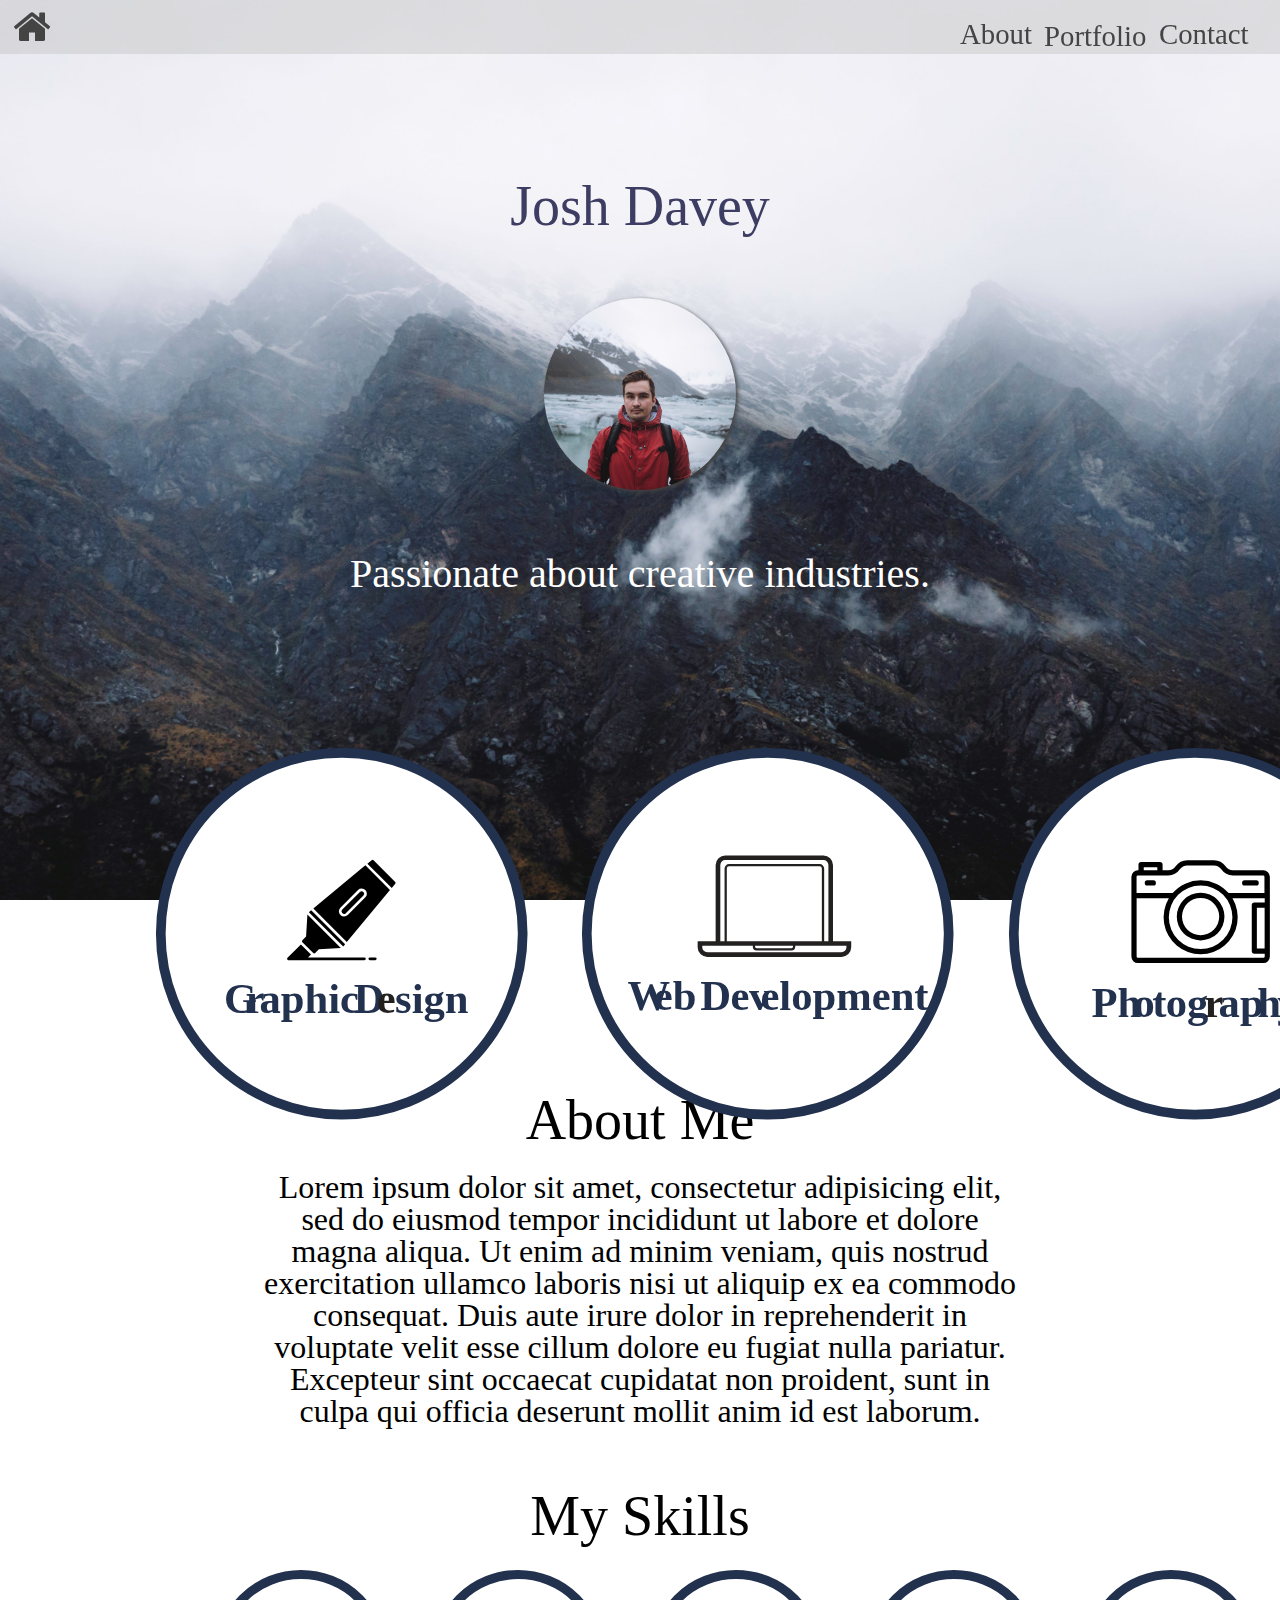
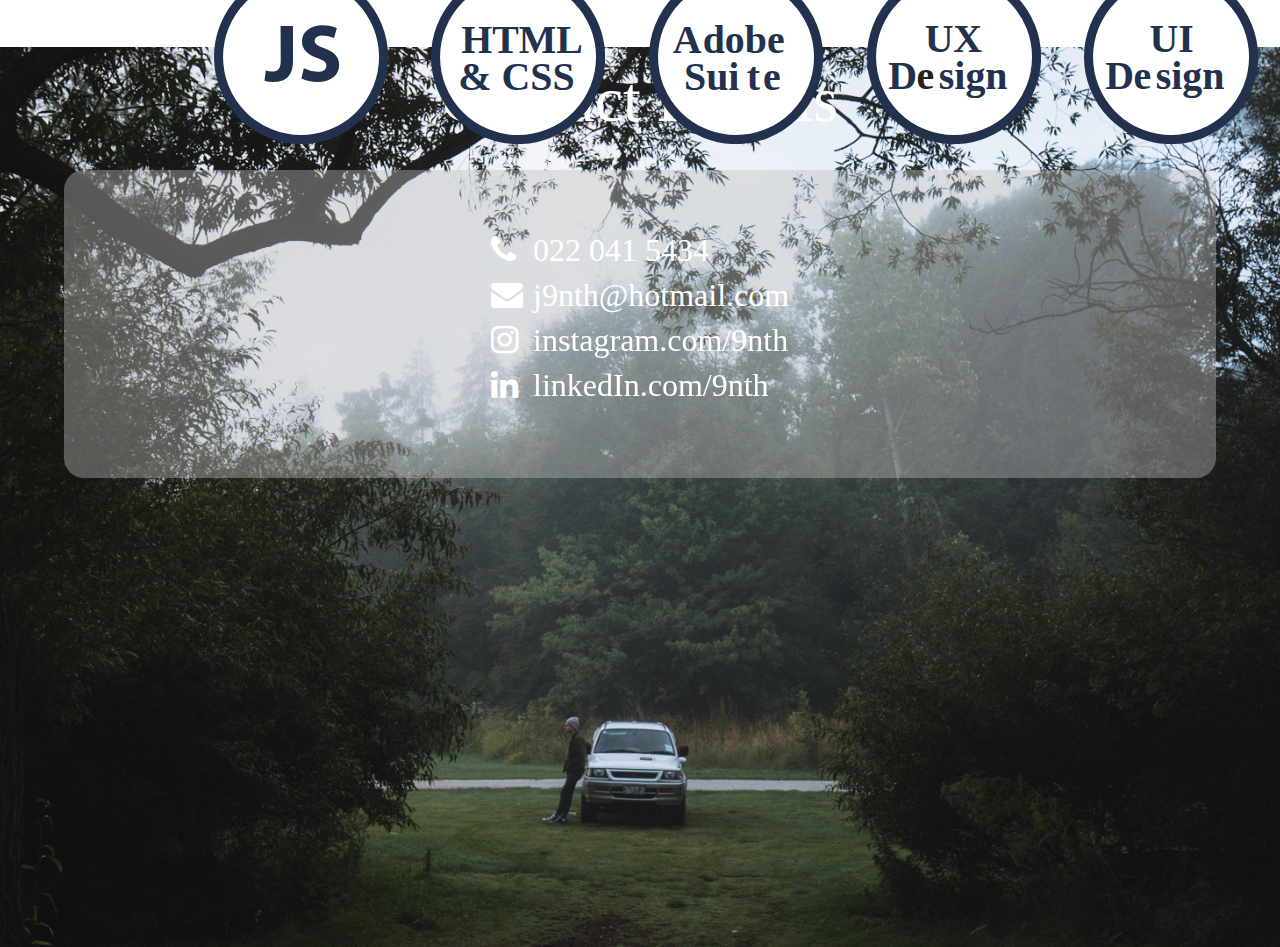
==== index.html @ 38a555d2 "h" ====
<!DOCTYPE html>
<html lang="en" dir="ltr">
  <head>
    <meta charset="utf-8">
    <meta content="width=device-width, initial-scale=1" name="viewport" />
    <link href="https://cdn.jsdelivr.net/npm/bootstrap@5.0.2/dist/css/bootstrap.min.css" rel="stylesheet" integrity="sha384-EVSTQN3/azprG1Anm3QDgpJLIm9Nao0Yz1ztcQTwFspd3yD65VohhpuuCOmLASjC" crossorigin="anonymous">
    <link rel="stylesheet" href="css/font-awesome.min.css">
    <link rel="stylesheet" href="css/stylesheet.css">
    <title>9 North Design</title>
    <style media="screen">

    @media screen and (min-width: 391px) {
      .design-mob a,
      .web-mob a,
      .photo-mob a {
        display: none;
      }
    }

    @media screen and (max-width: 390px) {

      /* Header */
      .nav-menu {
        position: fixed;
        left: -120%;
        top: 5rem;
        flex-direction: column;
        background-color: #fff;
        width: 100%;
        border-radius: 10px;
        text-align: center;
        transition: 0.3s;
        box-shadow:
        0 10px 27px rgba(0, 0, 0, 0.05);
    }

    .nav-menu.active {
        left: 0;
        padding-left: -40px;
    }

    .nav-item {
        margin: 5%;
    }

    .hamburger {
        display: block;
        cursor: pointer;
    }

    .hamburger.active .bar:nth-child(2) {
        opacity: 0;
    }

    .hamburger.active .bar:nth-child(1) {
        transform: translateY(8px) rotate(45deg);
    }

    .hamburger.active .bar:nth-child(3) {
        transform: translateY(-8px) rotate(-45deg);
    }

    .dropdown {
      display: none;
    }
/* Header Ends */

    .bg1  {
      height: 70vh;
    }

    .me-cont img {
      width: 40%;
    }

    .me-cont {
      padding-top: 10%;
      padding-bottom: 15%;
    }

    .name {
      font-size: 300%;
    }

    .aboutCont {
      width: 80%;
      padding-top: 25%;

    }

    .passionate {
      font-size: 28px;
    }

    .portfolioBtns {
      padding-left: 5%;
      padding-right: 5%;
      /* flex-direction: column;
      width: 60%; */
    }

    .aboutMe {
      font-size: 140%;
      padding-bottom: 5%;
    }

    .skills {
      width: 95%;
      padding-left: 5%;
    }

    /* Contact Deets */

    .secondBg {
      height: 70vh;
    }
    .contact-head {
      font-size: 300%;
      color: #3d3d63;
      padding-bottom: 10%;
    }

    .contact-icons,
    .contact-info {
      font-size: 150%;
    }

    }

    </style>
  </head>
  <body>
    <div class="header">
        <nav class="navbar">
            <a href="home.html" class="fa fa-home hvr-grow"></a>
            <ul class="nav-menu">
                <li class="nav-item hvr-float">
                    <button class="about nav-link">About</button>
                </li>
                <li class="nav-item hvr-float">
                  <div class="dropdown">
                    <button class="dropBtn">Portfolio</button>
                    <div class="dropdown-content">
                      <a href="design.html">Graphic Design</a>
                      <a href="web.html">Web Design</a>
                      <a href="photo.html">Photography</a>
                    </div>
                  </div>
                </li>
                <li class="design-mob nav-item hvr-float"> <a href="design.html">Graphic Design</a></li>
                <li class="web-mob nav-item hvr-float"> <a href="web.html">Web Design</a> </li>
                <li class="photo-mob nav-item hvr-float"> <a href="photo.html">Photography</a> </li>
                <li class="nav-item hvr-float">
                    <button class="contactBtn nav-link">Contact</button>
                </li>
            </ul>
            <div class="hamburger">
                <span class="bar"></span>
                <span class="bar"></span>
                <span class="bar"></span>
            </div>
        </nav>
      </div>
<div class="bg1">
  <div class="name">
    <h2>Josh Davey</h2>
  </div>
  <div class="me-cont">
    <img class="me" src="img/me.jpg" alt="">
  </div>

  <div class="passionateCont">
    <h2 class="passionate">Passionate about creative industries.</h2>
  </div>

</div>

<div class="portfolioBtns">
  <div class="graphicContainer hvr-grow">
    <a href="design.html">
    <svg id="Layer_1" data-name="Layer 1" xmlns="http://www.w3.org/2000/svg" viewBox="0 0 193.71 193.68"><defs><style>.cls-1{fill:#f8f8f8;stroke:#22314e;stroke-miterlimit:10;stroke-width:7px;}.cls-2{font-size:16.86px;fill:#22314e;font-family:Overpass-Black, Overpass;font-weight:800;}.cls-3{letter-spacing:-0.01em;}.cls-4{letter-spacing:-0.02em;}.cls-5{letter-spacing:-0.01em;}</style></defs><rect class="cls-1" x="3.5" y="3.5" width="186.71" height="186.68" rx="93.34"/><text class="cls-2" transform="translate(36.08 137.54)">G<tspan class="cls-3" x="11.18" y="0">r</tspan><tspan x="18.35" y="0">aphic </tspan><tspan class="cls-4" x="66.94" y="0">D</tspan><tspan class="cls-5" x="78.88" y="0">e</tspan><tspan x="88.32" y="0">sign</tspan></text><g id="Highlighter"><polygon points="98.61 102.24 81.11 84.74 79.9 85.75 97.6 103.45 98.61 102.24"/><path d="M109.79,78.05l-9.1,9.1A1.28,1.28,0,0,0,102.5,89l9.1-9.1a1.28,1.28,0,0,0-1.81-1.81Z" transform="translate(-3.54 -2.76)"/><path d="M128,72.86l-11.19-11.2a.72.72,0,0,0-1,0l-2.18,1.82L126.21,76,128,73.8A.69.69,0,0,0,128,72.86Z" transform="translate(-3.54 -2.76)"/><path d="M85.74,86.6,103,103.91l22.28-26.84L112.58,64.33Zm26.85-5.75-9.1,9.1a2.68,2.68,0,0,1-3.79-3.79l9.1-9.1a2.68,2.68,0,0,1,3.79,3.79Z" transform="translate(-3.54 -2.76)"/><path d="M85.7,109.54a.7.7,0,0,0,1,0h0l1.91-1.91L99.92,107,82.68,89.73,82,101,80.1,103a.71.71,0,0,0,0,1h0Z" transform="translate(-3.54 -2.76)"/><path d="M112.09,111.85H83l1.52-1.52-5.19-5.19-6.92,6.91a.7.7,0,0,0-.14.77.69.69,0,0,0,.64.43h39.19a.7.7,0,0,0,0-1.4Z" transform="translate(-3.54 -2.76)"/><path d="M117.69,111.85h-2.8a.7.7,0,0,0,0,1.4h2.8a.7.7,0,0,0,0-1.4Z" transform="translate(-3.54 -2.76)"/></g></svg>
    </a>
  </div>

  <div class="webContainer hvr-grow">
    <a href="web.html">
    <svg id="Layer_2" data-name="Layer 2" xmlns="http://www.w3.org/2000/svg" viewBox="0 0 193.71 193.68"><defs><style>.cls-1{fill:#f8f8f8;stroke:#22314e;stroke-miterlimit:10;stroke-width:7px;}.cls-2{font-size:17.02px;fill:#22314e;font-family:Overpass-Black, Overpass;font-weight:800;}.cls-3{letter-spacing:-0.06em;}.cls-4{letter-spacing:-0.02em;}.cls-5{fill:#232020;}</style></defs><rect class="cls-1" x="3.5" y="3.5" width="186.71" height="186.68" rx="93.34"/><text class="cls-2" transform="translate(24.46 136.13)"><tspan class="cls-3">W</tspan><tspan x="13.57" y="0">eb </tspan><tspan class="cls-4" x="37.57" y="0">Dev</tspan><tspan x="68.64" y="0">elopment</tspan></text><path class="cls-5" d="M134.06,103.49V64.21a5,5,0,0,0-4.95-4.95H78.52a5,5,0,0,0-5,4.95v39.28H64.24v3.1a5,5,0,0,0,5,5h69.22a5,5,0,0,0,5-5v-3.1ZM75.93,64.21a2.6,2.6,0,0,1,2.59-2.6h50.59a2.6,2.6,0,0,1,2.59,2.6v39.28h-2.19V66a2.32,2.32,0,0,0-2.32-2.32H80.44A2.32,2.32,0,0,0,78.12,66v37.52H75.93Zm17.92,41.64h19.61v.37a.86.86,0,0,1-.85.86H94.71a.86.86,0,0,1-.86-.86v-.37Zm34.5-2.36H79.28V66a1.15,1.15,0,0,1,1.15-1.15h46.74A1.16,1.16,0,0,1,128.32,66v37.53ZM141,106.58a2.59,2.59,0,0,1-2.59,2.59H69.21a2.59,2.59,0,0,1-2.59-2.59v-.75H92.69v.37a2,2,0,0,0,2,2h17.9a2,2,0,0,0,2-2v-.37H141Z" transform="translate(-3.54 -2.76)"/></svg>
    </a>
  </div>

  <div class="photoContainer hvr-grow">
    <a href="photo.html">
    <svg id="Layer_3" data-name="Layer 3" xmlns="http://www.w3.org/2000/svg" viewBox="0 0 193.71 193.68"><defs><style>.cls-1{fill:#f8f8f8;stroke:#22314e;stroke-miterlimit:10;stroke-width:7px;}.cls-2{font-size:17.28px;fill:#22314e;font-family:Overpass-Black, Overpass;font-weight:800;}.cls-3{letter-spacing:-0.01em;}.cls-4{letter-spacing:0em;}.cls-5{letter-spacing:-0.01em;}.cls-6{letter-spacing:-0.01em;}</style></defs><rect class="cls-1" x="3.5" y="3.5" width="186.71" height="186.68" rx="93.34"/><text class="cls-2" transform="translate(43.64 139.63)">Ph<tspan class="cls-3" x="21.58" y="0">o</tspan><tspan class="cls-4" x="31.33" y="0">t</tspan><tspan x="38.21" y="0">og</tspan><tspan class="cls-5" x="58.18" y="0">r</tspan><tspan x="65.53" y="0">ap</tspan><tspan class="cls-6" x="85.52" y="0">h</tspan><tspan x="95.8" y="0">y</tspan></text><path d="M103.05,103.93a12.3,12.3,0,1,0-12.3-12.3A12.32,12.32,0,0,0,103.05,103.93Zm0-21.92a9.6,9.6,0,1,1-9.6,9.6A9.61,9.61,0,0,1,103.05,82Z" transform="translate(-3.16 -3.63)"/><path d="M75.69,75.6h2.83a1.35,1.35,0,1,0,0-2.69H75.69a1.35,1.35,0,1,0,0,2.69Z" transform="translate(-3.16 -3.63)"/><path d="M125.91,75.6h5.67a1.35,1.35,0,1,0,0-2.69h-5.67a1.35,1.35,0,1,0,0,2.69Z" transform="translate(-3.16 -3.63)"/><path d="M135.42,67.73H119.75a4.64,4.64,0,0,1-3.82-2,7.37,7.37,0,0,0-6.05-3.17H96.17a7.43,7.43,0,0,0-6,3.17,4.62,4.62,0,0,1-3.82,2H83.43V64.81a1.36,1.36,0,0,0-1.35-1.35H72.34A1.36,1.36,0,0,0,71,64.81v2.92h-.31a3.36,3.36,0,0,0-3.35,3.35v41.21a3.36,3.36,0,0,0,3.35,3.35h64.74a3.36,3.36,0,0,0,3.35-3.35V71.06A3.36,3.36,0,0,0,135.42,67.73Zm.65,40.36h-4v-21h4ZM73.71,66.16h7v1.57h-7Zm-3,4.27H86.35a7.37,7.37,0,0,0,6-3.17,4.66,4.66,0,0,1,3.83-2h13.71a4.64,4.64,0,0,1,3.82,2,7.35,7.35,0,0,0,6,3.17h15.62a.65.65,0,0,1,.65.65v8.43H117.48a19.07,19.07,0,0,0-28.86,0H70V71.06A.64.64,0,0,1,70.68,70.43Zm32.37,5.17A16.41,16.41,0,1,1,86.64,92,16.43,16.43,0,0,1,103.05,75.6Zm32.37,37.32H70.68a.65.65,0,0,1-.65-.65V82.21H86.66a19.11,19.11,0,1,0,32.82,0h16.64v2.14h-5.33a1.35,1.35,0,0,0-1.35,1.35v23.71a1.36,1.36,0,0,0,1.35,1.35h5.33v1.51A.73.73,0,0,1,135.42,112.92Z" transform="translate(-3.16 -3.63)"/></svg>
    </a>
  </div>

  <!-- * PortfolioBtns Ends -->
</div>

<div class="aboutCont">
  <h3 class="aboutHeading">About Me</h3>

  <p class="aboutMe">Lorem ipsum dolor sit amet, consectetur adipisicing elit, sed do eiusmod tempor incididunt ut labore et dolore magna aliqua. Ut enim ad minim veniam, quis nostrud exercitation ullamco laboris nisi ut aliquip ex ea commodo consequat. Duis aute irure dolor in reprehenderit in voluptate velit esse cillum dolore eu fugiat nulla pariatur. Excepteur sint occaecat cupidatat non proident, sunt in culpa qui officia deserunt mollit anim id est laborum.</p>

<h3 class="aboutSkills">My Skills</h3>
<!-- Icons -->
<!-- about div ends -->
</div>
<div class="skills">
  <!-- JS -->
  <div class="js">
    <svg id="Layer_4" data-name="Layer 4" xmlns="http://www.w3.org/2000/svg" viewBox="0 0 96.1 96.1"><defs><style>.cls-1{fill:#fff;stroke:#22314e;stroke-miterlimit:10;stroke-width:5px;}.cls-2{fill:#22314e;}</style></defs><circle class="cls-1" cx="48.05" cy="48.05" r="45.55"/><g id="Layer_1-2" data-name="Layer 1"><path class="cls-2" d="M39.18,32.71H46V51.92c0,8.62-4.16,11.68-10.74,11.68a16.87,16.87,0,0,1-5-.7L31,57.33a11.56,11.56,0,0,0,3.52.55c2.9,0,4.71-1.33,4.71-6l-.08-19.21Z" transform="translate(-2.4 -1.8)"/><path class="cls-2" d="M52,56.08A17.47,17.47,0,0,0,59.64,58c3.14,0,4.78-1.34,4.78-3.37s-1.41-3-5.09-4.24c-5-1.8-8.39-4.62-8.39-9.09,0-5.1,4.39-9,11.52-9a17.75,17.75,0,0,1,7.76,1.57L68.65,39.3a14.71,14.71,0,0,0-6.27-1.41c-3,0-4.39,1.41-4.39,2.9,0,2,1.65,2.82,5.65,4.31,5.33,2,7.84,4.78,7.84,9.09,0,5.1-3.84,9.41-12.23,9.41a20.17,20.17,0,0,1-8.63-1.88Z" transform="translate(-2.4 -1.8)"/></g></svg>
  </div>

  <!-- HTML & CSS -->
  <div class="html">
      <svg id="Layer_5" data-name="Layer 5" xmlns="http://www.w3.org/2000/svg" viewBox="0 0 96.1 96.1"><defs><style>.cls-1{fill:#fff;stroke:#22314e;stroke-miterlimit:10;stroke-width:5px;}.cls-2{font-size:22.71px;fill:#22314e;font-family:Overpass-Black, Overpass;font-weight:800;}</style></defs><circle class="cls-1" cx="48.05" cy="48.05" r="45.55"/><text class="cls-2" transform="translate(16.64 45.75)">HTML <tspan x="-1.57" y="20.33">&amp; CSS</tspan></text></svg>
  </div>

<!-- Adobe -->
<div class="adobe">
  <svg id="Layer_6" data-name="Layer 6" xmlns="http://www.w3.org/2000/svg" viewBox="0 0 96.1 96.1"><defs><style>.cls-1{fill:#fff;stroke:#22314e;stroke-miterlimit:10;stroke-width:5px;}.cls-2{font-size:22.71px;fill:#22314e;font-family:Overpass-Black, Overpass;font-weight:800;}.cls-3{letter-spacing:-0.01em;}.cls-4{letter-spacing:0em;}</style></defs><circle class="cls-1" cx="48.05" cy="48.05" r="45.55"/><text class="cls-2" transform="translate(13.15 45.75)"><tspan class="cls-3">A</tspan><tspan x="16.49" y="0">dobe</tspan><tspan x="6.18" y="20.33">Sui</tspan><tspan class="cls-4" x="40.78" y="20.33">t</tspan><tspan x="49.82" y="20.33">e</tspan></text></svg>
</div>

<!-- UX Design -->
<div class="ux">
  <svg id="Layer_7" data-name="Layer 7" xmlns="http://www.w3.org/2000/svg" viewBox="0 0 96.1 96.1"><defs><style>.cls-1{fill:#fff;stroke:#22314e;stroke-miterlimit:10;stroke-width:5px;}.cls-2{font-size:22px;fill:#22314e;font-family:Overpass-Black, Overpass;font-weight:800;}.cls-3{letter-spacing:-0.01em;}.cls-4{letter-spacing:-0.02em;}.cls-5{letter-spacing:-0.01em;}</style></defs><circle class="cls-1" cx="48.05" cy="48.05" r="45.55"/><text class="cls-2" transform="translate(31.88 45.24)"><tspan class="cls-3">U</tspan><tspan x="15.69" y="0">X</tspan><tspan class="cls-4" x="-20.14" y="20.33">D</tspan><tspan class="cls-5" x="-4.56" y="20.33">e</tspan><tspan x="7.76" y="20.33">sign</tspan></text></svg>
</div>

<!-- UI Design -->
<div class="ui">
  <svg id="Layer_8" data-name="Layer 8" xmlns="http://www.w3.org/2000/svg" viewBox="0 0 96.1 96.1"><defs><style>.cls-1{fill:#fff;stroke:#22314e;stroke-miterlimit:10;stroke-width:5px;}.cls-2{font-size:22px;fill:#22314e;font-family:Overpass-Black, Overpass;font-weight:800;}.cls-3{letter-spacing:-0.02em;}.cls-4{letter-spacing:-0.01em;}</style></defs><circle class="cls-1" cx="48.05" cy="48.05" r="45.55"/><text class="cls-2" transform="translate(36.21 45.24)">UI<tspan class="cls-3" x="-24.47" y="20.33">D</tspan><tspan class="cls-4" x="-8.9" y="20.33">e</tspan><tspan x="3.42" y="20.33">sign</tspan></text></svg>
</div>


</div>

<div class="secondBg">
  <div class="contactCont">
    <a id="contactTo"></a>
    <h2 class="contact-head">Contact Details</h2>
        <div class="contact-info-cont">
          <div class="contact-icons">
            <p class="fa fa-phone"></p>
            <p class="fa fa-envelope"></p>
            <p class="fa fa-instagram"></p>
            <p class="fa fa-linkedin"></p>
          </div>

          <div class="contact-info">
          <a class="ph">022 041 5434</a>
          <a href="#">j9nth@hotmail.com</a>
          <a target="_blank" class="instagram hvr-grow" href="https://www.instagram.com/9nth">instagram.com/9nth</a>
          <a target="_blank" class="linkedin hvr-grow" href="https://www.linkedin.com/in/9nth/">linkedIn.com/9nth</a>
          </div>
        </div>
      </div>
</div>



  <!-- </div> -->







<script>
var aboutBtn = document.querySelector('.about');
aboutBtn.onclick = function () {
  document.querySelector('.aboutCont').scrollIntoView({
    behavior: 'smooth'
  });
};

var contactBtn = document.querySelector('.contactBtn');
contactBtn.onclick = function () {
  document.querySelector('.contactCont').scrollIntoView({
    behavior: 'smooth'
  });
};

const hamburger = document.querySelector(".hamburger");
const navMenu = document.querySelector(".nav-menu");

hamburger.addEventListener("click", mobileMenu);

function mobileMenu() {
    hamburger.classList.toggle("active");
    navMenu.classList.toggle("active");
}

var contactBtn = document.querySelector('.contactBtn');
contactBtn.onclick = function () {
  location.href = "home.html";

  document.querySelector('.contact-head').scrollIntoView({
    behavior: 'smooth'
  });

}
</script>

      <script src="https://cdn.jsdelivr.net/npm/bootstrap@5.0.2/dist/js/bootstrap.bundle.min.js" integrity="sha384-MrcW6ZMFYlzcLA8Nl+NtUVF0sA7MsXsP1UyJoMp4YLEuNSfAP+JcXn/tWtIaxVXM" crossorigin="anonymous"></script>
  </body>
</html>
---- css/stylesheet.css ----
// Custom sass ..
* {
    margin: 0;
    padding: 0;
    box-sizing: border-box;
}
html, body, div, span, applet, object, iframe,
h1, h2, h3, h4, h5, h6, p, blockquote, pre,
a, abbr, acronym, address, big, cite, code,
del, dfn, em, img, ins, kbd, q, s, samp,
small, strike, strong, sub, sup, tt, var,
b, u, i, center,
dl, dt, dd, ol, ul, li,
fieldset, form, label, legend,
table, caption, tbody, tfoot, thead, tr, th, td,
article, aside, canvas, details, embed,
figure, figcaption, footer, header, hgroup,
menu, nav, output, ruby, section, summary,
time, mark, audio, video {
  margin: 0;
  padding: 0;
  border: 0;
  font-size: 100%;
  font: inherit;
  vertical-align: baseline; }

/* HTML5 display-role reset for older browsers */
article, aside, details, figcaption, figure,
footer, header, hgroup, menu, nav, section {
  display: block; }

body {
  line-height: 1; }

ol, ul {
  list-style: none; }

blockquote, q {
  quotes: none; }

blockquote:before, blockquote:after,
q:before, q:after {
  content: '';
  content: none; }

table {
  border-collapse: collapse;
  border-spacing: 0; }

/* Reset ENDS ...*/

@font-face {
  font-family: 'Overpass Regular'; /*a name to be used later*/
  src: url('../fonts/overpass/overpass-regular.ttf'); /*URL to font*/
  font-family: 'Overpass Semibold'; /*a name to be used later*/
  src: url('../fonts/overpass/overpass-semibold.ttf'); /*URL to font*/
  font-family: 'Overpass Semibold Italic'; /*a name to be used later*/
  src: url('../fonts/overpass/Overpass-SemiBoldItalic.ttf'); /*URL to font*/
  font-family: 'Overpass Bold'; /*a name to be used later*/
  src: url('../fonts/overpass/overpass-bold.ttf'); /*URL to font*/
  font-family: 'Overpass Extra Bold'; /*a name to be used later*/
  src: url('../fonts/overpass/overpass-extrabold.ttf'); /*URL to font*/
  font-family: 'Overpass Black'; /*a name to be used later*/
  src: url('../fonts/overpass/overpass-black.ttf'); /*URL to font*/
}

.backgroundImg {
  width: 100%;
  height: auto;
}

/* Header  */
.header{
    position: fixed;
    width: 100%;
    background-color: rgba(191, 191, 191, 0.4);
    z-index: 99;
}

.navbar {
    display: flex;
    justify-content: space-between;
    align-items: center;
}

.hvr-float {
  display: inline-block;
  vertical-align: middle;
  -webkit-transform: perspective(1px) translateZ(0);
  transform: perspective(1px) translateZ(0);
  box-shadow: 0 0 1px rgba(0, 0, 0, 0);
  -webkit-transition-duration: 0.3s;
  transition-duration: 0.3s;
  -webkit-transition-property: transform;
  transition-property: transform;
  -webkit-transition-timing-function: ease-out;
  transition-timing-function: ease-out;
}
.hvr-float:hover, .hvr-float:focus, .hvr-float:active {
  -webkit-transform: translateY(-8px);
  transform: translateY(-8px);
}

.hamburger {
    display: none;
    padding-right: 5%;
  }

.bar {
    display: block;
    width: 25px;
    height: 3px;
    margin: 5px auto;
    -webkit-transition: all 0.3s ease-in-out;
    transition: all 0.3s ease-in-out;
    background-color: #101010;
}

.nav-menu {
    display: flex;
    justify-content: space-between;
    align-items: center;
    padding-right: 2%;
}

.nav-item {
  font-family: 'Overpass Semibold';
}

.nav-link{
    font-size: 1.6rem;
    font-weight: 400;
    color: #475569;
    text-decoration: none;
}

.nav-link:hover{
    color: #444444;
}

.fa-home {
  font-size: 40px;
  text-decoration: none;
  color: #444444;
  padding-left: 1%;
}

.fa-home:hover {
  color: #444444;
}

.about,
.dropBtn,
.contactBtn {
  background: none;
  color: inherit;
  border: none;
	outline: inherit;
  font-family: 'Overpass Black';
  padding-top: 20px;
}

.about,
.contactBtn {
  text-decoration: none;
  font-family: 'Overpass Black';
  font-size: 180%;
  color: #444444;
  line-height: 0.5;
}

.design-mob a,
.web-mob a,
.photo-mob a {
  font-family: 'Overpass Black';
    font-size: 180%;
    color: #444444;
    text-decoration: none;
}

.contactBtn a {
  text-decoration: none;
  color: #444444;
}

.dropBtn {
  font-size: 180%;
  border: none;
  color: #444444;
}

.dropdown {
  position: relative;
  display: inline-block;
}

.dropdown-content {
  display: none;
  position: absolute;
  background-color: #f1f1f1;
  width: 200%;
  z-index: 1;
}

.dropdown-content a {
  color: black;
  padding: 12px 16px;
  text-decoration: none;
  display: block;
  font-family: 'Overpass Semibold';
  font-size: 150%;
}

.dropdown-content a:hover {
  background-color: #ddd;
}

.dropdown:hover .dropdown-content {
  display: block;
}

/* Header Ends */

/* Home Page */
.bg1 img {
  width: 100%;
  height: auto;
}

.bg1 {
  background-image: url("../img/bg.jpg");
  height: 100vh;
  width: 100vw;
  background-position: center center;
  background-repeat: no-repeat;
  background-size: cover;
  display: flex;
  justify-content: center;
  flex-direction: column;
}

.name {
  margin-top: -10%;
  font-size: 350%;
  font-family: 'Overpass Black';
  color: #3d3d63;
  text-align: center;
}

.passionateCont {
  display: flex;
  justify-content: center;
  font-family: 'Overpass Black';
  color: white;
  top: 0;
  bottom: 0;
  left: 0;
  right: 0;
}

.passionate {
  font-family: 'Overpass Black';
  text-align: center;
  font-size: 40px;
}

.me-cont {
  display: flex;
  justify-content: center;
  padding-top: 5%;
  padding-bottom: 5%;
}
.me-cont img {
   width: 15%;
   height: auto;
   filter: drop-shadow(2px 2px 2px  #444444);
}

.me-cont img {
  border-radius: 50%;
}

.port-head {
  position: absolute;
  text-align: center;
  font-size: 65px;
  font-family: 'Overpass';
}

.portfolioBtns {
  display: flex;
  justify-content: center;
  margin-top: -6%;
  width: 100%;
  position: absolute;
  margin-top: -14%;
  padding-left: 10%;
  padding-right: 10%;
}

.hvr-grow {
    display: inline-block;
    vertical-align: middle;
    transform: translateZ(0);
    box-shadow: 0 0 1px rgba(0, 0, 0, 0);
    backface-visibility: hidden;
    -moz-osx-font-smoothing: grayscale;
    transition-duration: 0.3s;
    transition-property: transform;
}

.hvr-grow:hover,
.hvr-grow:focus,
.hvr-grow:active {
    transform: scale(1.1);
}

/* .portfolioBtns svg:hover {
  fill: #22314e;
} */

.graphicContainer,
.webContainer,
.photoContainer {
  width: 100%;
  display: flex;
  justify-content: center;
  flex-direction: column;
  padding: 2%;
}

.skills {
  display: flex;
  justify-content: center;
  margin-top: -6%;
  width: 85%;
  padding-left: 15%;
  position: absolute;
}

.js,
.html,
.adobe,
.ux,
.ui {
  width: 100%;
  padding-right: 2%;
  padding-left: 2%;
}

.secondBg {
  width: 100%;
}

.aboutHeading {
  font-size: 350%;
  padding-bottom: 3%;
  font-family: 'Overpass Black';
}

.aboutMe {
  font-family: 'Overpass';
  font-size: 200%;
}

.aboutSkills {
  padding-top: 8%;
  font-size: 350%;
  font-family: 'Overpass Black';
}

.aboutCont {
  padding-top: 15%;
  padding-bottom: 8%;
  text-align: center;
  width: 60%;
  top: 0;
  bottom: 0;
  left: 0;
  right: 0;
  margin: auto;
}
/* About & Skills Ends */
/* Contact Details */

.secondBg {
  background-image: url("../img/bg2.jpg");
  height: 100vh;
  width: 100vw;
  background-position: center center;
  background-repeat: no-repeat;
  background-size: cover;
  display: flex;
  justify-content: center;
  flex-direction: column;
}

.contactCont {
  margin-top: -35%;
}

.contact-head {
  text-align: center;
  font-family: 'Overpass Black';
  font-size: 400%;
  padding-bottom: 3%;
  color: white;
}

.contact-info-cont {
  display: flex;
  justify-content: center;
  background-color: rgba(191, 191, 191, 0.4);
  border-radius: 20px;
  padding: 5%;
  width: 80%;
  margin: auto;
}

.contact-icons,
.contact-info {
  display: flex;
  flex-direction: column;
  font-size: 200%;
}

.contact-info {
  font-family: 'Overpass';
}

.contact-info a {
  text-decoration: none;
  color: white;
  padding-bottom: 5%;
}

.website:hover,
.instagram:hover,
.linkedin:hover {
  /* color: #444444; */
}


.contact-icons {
  padding-right: 1%;
  color: white;
}

.contact-icons p {
  padding-bottom: 40%;
}


.fa-phone,
.fa-envelope,
.fa-link,
.fa-instagram,
.fa-linkedin-square {
/* margin-right: 4%; */
}


/* --------------------HOME PAGE ENDS-------------------- */
/* --------------------PHOTO PAGE-------------------- */

hr {
  height: 4px;
  background: #444444;
}

.burger {
  display: none;
}

.burger-content {
  display: none;
  position: absolute;
  background-color: #f1f1f1;
  min-width: 160px;
  z-index: 1;
  width: 100%;
  margin-left: -45%;
  font-size: 140%;
}

.burger-content a {
  color: black;
  padding: 12px 16px;
  text-decoration: none;
  display: block;
  font-family: 'Overpass';
}

.burger-content a:hover {
  background-color: #ddd;

}

.burger:hover .burger-content {
  display: block;
}

.photo-head {
  text-align: center;
  padding-top: 3%;
  font-family: 'Overpass';
  font-size: 40px;
}

.fa-bars {
  padding: 20px;
  font-size: 30px;
  color: #444444;
}

.burgerDrop {
  background-color: Transparent;
    background-repeat:no-repeat;
    border: none;
    cursor:pointer;
    overflow: hidden;
    outline:none;
}

.photo-section-btns {
  display: flex;
  justify-content: space-around;
  align-items: center;
  padding-top: 2%;
}

.photo-section-btns button {
  background: none;
  border: none;
  font-family: 'Overpass';
  font-size: 30px;
  border-bottom: 6px solid white;
}

.photo-section-btns button:hover {
  background: none;
  border: none;
  font-family: 'Overpass';
  font-size: 30px;
  border-bottom: 6px solid black;
}

.photo-head-2,
.photo-head-3 {
  text-align: center;
  font-size: 300%;
  font-family: 'Overpass';
  top:0;
	bottom: 0;
	left: 0;
	right: 0;
	margin: auto;
}

.photo-head-3 {
  padding-top: 2%;
}

.row-1,
.row-2,
.row-3,
.row-4,
.row-5,
.row-6,
.row-7,
.row-8,
.row-9,
.row-10,
.row-11 {
  width: 90%;
  top:0;
	bottom: 0;
	left: 0;
	right: 0;
	margin: auto;
  padding-top: 2%;
  display: flex;
  justify-content: space-around;
}

.row-1-a,
.row-1-b,
.row-3-a,
.row-3-b,
.row-4-a,
.row-4-b,
.row-5-a,
.row-5-b,
.row-6-a,
.row-6-b,
.row-7-a,
.row-7-b,
.row-9-a,
.row-9-b,
.row-10-a,
.row-10-b {
  position: relative;
  width: 46.8%;
  height: 100%;
}

.row-2-a,
.row-2-b,
.row-2-c,
.row-8-a,
.row-8-b,
.row-8-c,
.row-11-a,
.row-11-b,
.row-11-c  {
  width: 30%;
  height: auto;
  position: relative;
}

.row-11 {
  padding-bottom: 5%;
}
/* --------------------PHOTO PAGE ENDS-------------------- */
/* --------------------DESIGN PAGE-------------------- */

.graphic-head h2 {
  text-align: center;
  font-family: 'Overpass Semibold';
  font-size: 400%;
  color: #444444;

}

.graphic-head {
  padding-top: 3.5%;
  padding-bottom: 1.5%;
  display: flex;
  justify-content: center;
  background-color: #fff0d4;
  width: 100%;
  top: 0;
  bottom:0;
  margin: auto;
}

.project-1-head,
.project-2-head,
.project-3-head,
.project-4-head {
  text-align: center;
  font-family: 'Overpass';
  font-size: 300%;
  width: 50%;
  top:0;
	bottom: 0;
	left: 0;
	right: 0;
	margin: auto;
  margin-top: 1%;
  padding-top: 1%;
}

.project-1-head,
.project-1-about-info {
  color: #fff0d4;
  padding-top: 2%;
}

.project-2-head,
.project-2-about-info {
  color: #dedacc;
  padding-top: 2%;
}

.project-3-head,
.project-3-about-info {
  color: #36443c;
  padding-top: 2%;
}

.project-4-head,
.project-4-about-info {
  color: #00416b;
  padding-top: 2%;
}

.project-about {
  display: flex;
  justify-content: center;
  text-align: center;
  font-family: 'Overpass Semibold';
  font-size: 200%;
  width: 70%;
  top: 0;
  bottom: 0;
  left: 0;
  right: 0;
  margin: auto;
  padding-bottom: 3%;
  padding-top: 2%;
}

.projectOneCont {
  background-color: #fd9a88;
  margin-top: -1%;
  padding-bottom: 4%;
}

.projectTwoCont {
  background-color: #759b90;
  margin-top: -6%;
  padding-bottom: 4%;
}

.projectThreeCont {
  background-color: #F8F0E3;
  margin-top: -6%;
  padding-bottom: 4%;
}

.projectFourCont {
  background-color: #d0ecf6;
  margin-top: -6%;
}


/* Image Slider */

.image-slider-1,
.image-slider-2,
.image-slider-3,
.image-slider-4 {
  padding-top: 3%;
  display: flex;
  justify-content: center;
  width: 100%;
  top:0;
	bottom: 0;
	left: 0;
	right: 0;
	margin: auto;
}

.image-slider-1 img,
.image-slider-2 img,
.image-slider-3 img,
.image-slider-4 img {
  width: auto;
  height: 500px;
}

.slider-1-img,
.slider-2-img,
.slider-3-img,
.slider-4-img {
  position: relative;
}

.prev-next {
  display: flex;
  justify-content: space-between;
  position: absolute;
  width: 100%;
  height: 100%;
  position: sticky;
}

.left,
.right {
  height: 100%;
  width: 10%;
  border: none;
  background-color: rgba(169, 169, 169, 0.001);
  top: 0;
  bottom: 0;
  margin: auto;
}

.left:hover,
.right:hover {
  height: 100%;
  width: 10%;
  border: none;
}

.fa-angle-left,
.fa-angle-right {
  color: white;
  font-size: 600%;
}

.fa-angle-left:hover,
.fa-angle-right:hover {
  color: white;
  font-size: 600%;
  color: #444444;
}

.wave1{
  margin-top: -4%;
}

.wave2 {
  margin-top: -4%;
}

.wave3 {
  margin-top: -4%;
}

.wave4 {
  margin-top: -4%;
}

/* Graphic Design Page Ends */

/* Web Design */

.design-head h2 {
  text-align: center;
  font-family: 'Overpass';
  font-size: 400%;
  color: #2B3034;
  padding-top: 1%;
  padding-bottom: 1%;
}

.design-head {
  display: flex;
  justify-content: center;
  background-color: #EFD4CB;
  width: 100%;
}

.web-proj-1-head,
.web-proj-2-head {
  text-align: center;
  font-family: 'Overpass';
  font-weight: bold;
  font-size: 300%;
  width: 50%;
  top:0;
	bottom: 0;
	left: 0;
	right: 0;
	margin: auto;
  padding-top: 2%;
}

.web-proj-1-head {
  color: #F6F1E2;
}

.web-proj-2-head {
  color: #1A414D;
}

.web-image-slider-1 img,
.web-image-slider-2 img,
.web-image-slider-3 img,
.web-image-slider-4 img {
  width: auto;
  height: 500px;
}

.web-image-slider-1,
.web-image-slider-2,
.web-image-slider-3,
.web-image-slider-4 {
  padding-top: 2%;
  padding-bottom: 2%;
  display: flex;
  justify-content: center;
  width: 100%;
  top:0;
	bottom: 0;
	left: 0;
	right: 0;
	margin: auto;
}

.liveBtn {
  display: flex;
  justify-content: center;
}

.web-proj-1 {
  background-color: #1A414D;
  padding-bottom: 6%;
}

.web-proj-2{
  background-color: #EFD4CB;
  margin-top: -6%;

}

.web-project-1-about-info {
  color: #F6F1E2;
}

.web-project-2-about {
  color: #1A414D;
  padding-bottom: 2%;
}

.liveBtn button {
  margin-top: 2%;
  padding-left: 1%;
  padding-right: 1%;
  padding-top: 0.2%;
  text-decoration: none;
  border-radius: 15px;
  border: none;
  background-color: #00ab66;
  margin: 2%;
}

.liveBtn a {
  text-decoration: none;
  color: #F6F1E2;
  font-family: 'Overpass Semibold';
  font-size: 150%;
}

.tools {
  text-align: center;
  font-family: 'Overpass Semibold';
  font-size: 130%;
  color: #F6F1E2;
  margin-top: -2%;
}

.tools-a {
  text-align: center;
  font-family: 'Overpass';
  font-size: 120%;
  color: #F6F1E2;
}

.tools-2 {
  text-align: center;
  font-family: 'Overpass Semibold';
  font-size: 150%;
  color: #1A414D;
  margin-top: -2%;
}

.tools-2-a {
  text-align: center;
  font-family: 'Overpass';
  font-size: 120%;
  color: #1A414D;
}
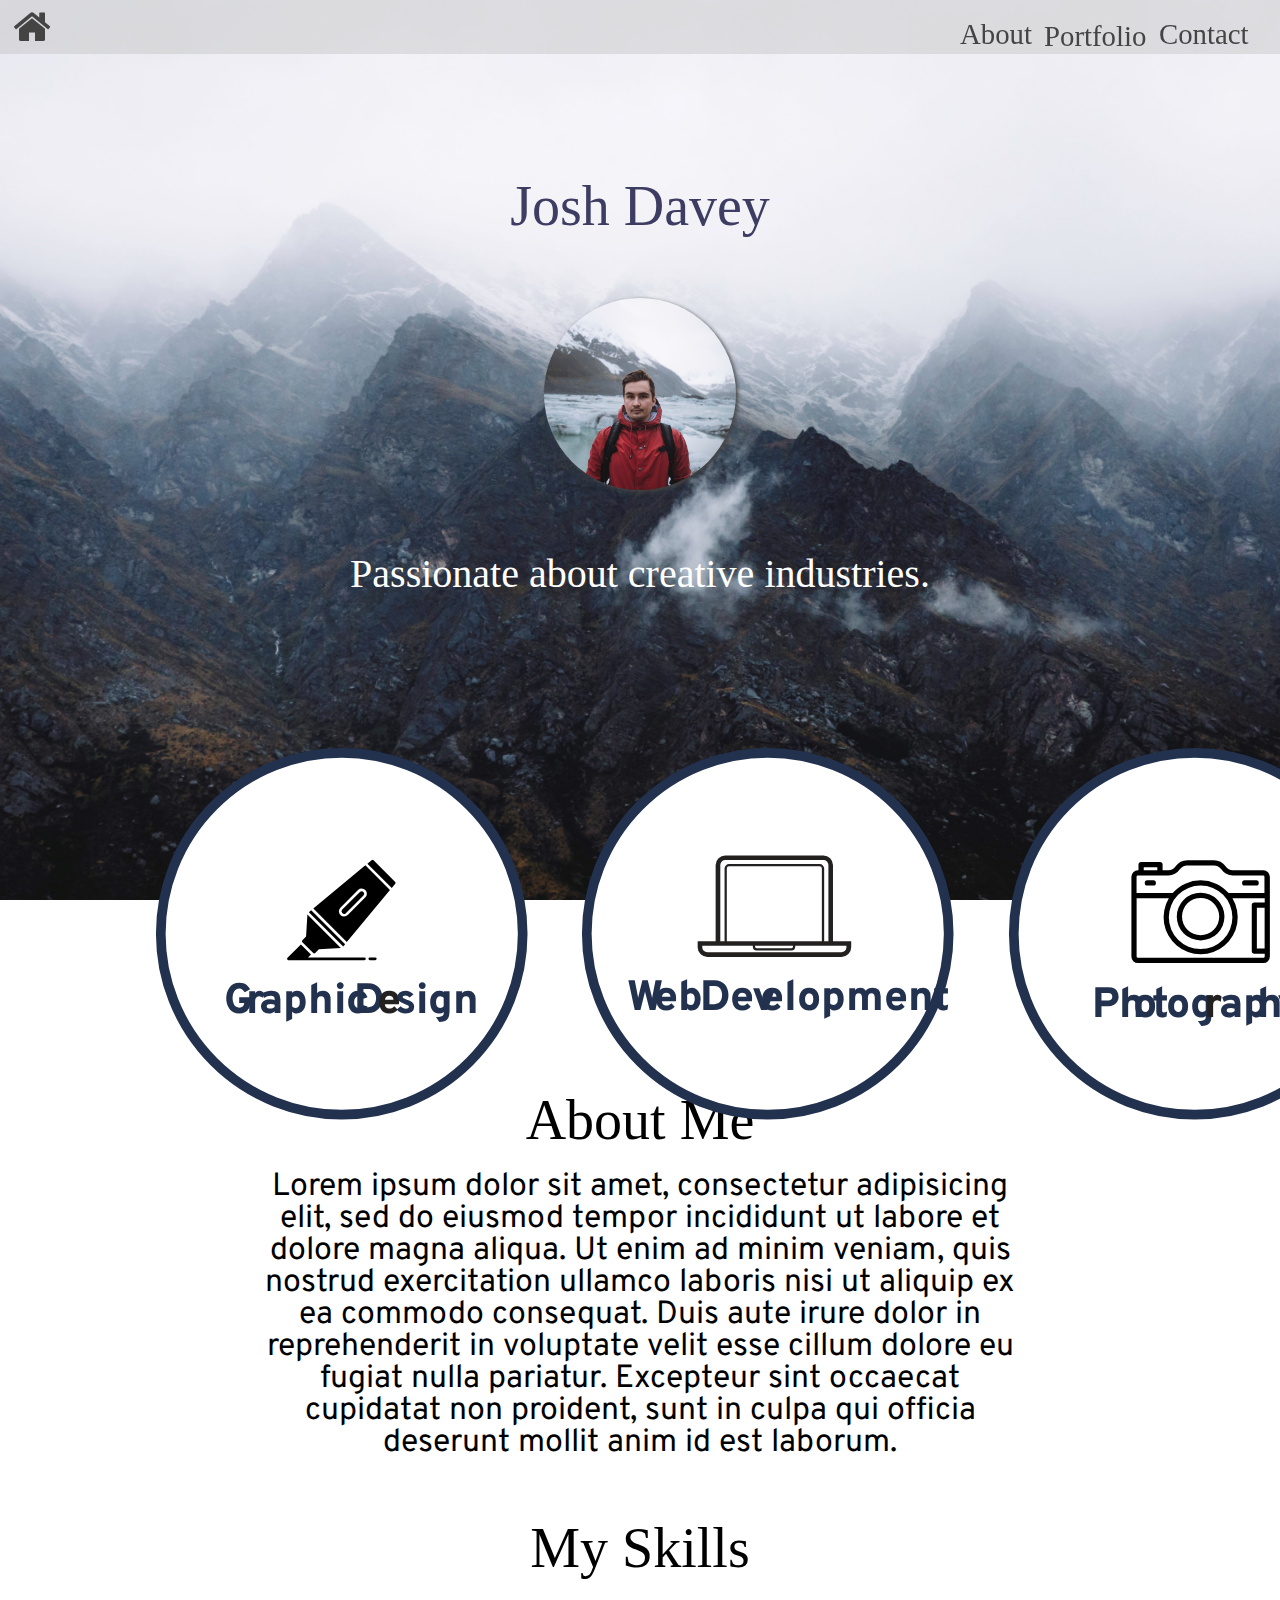
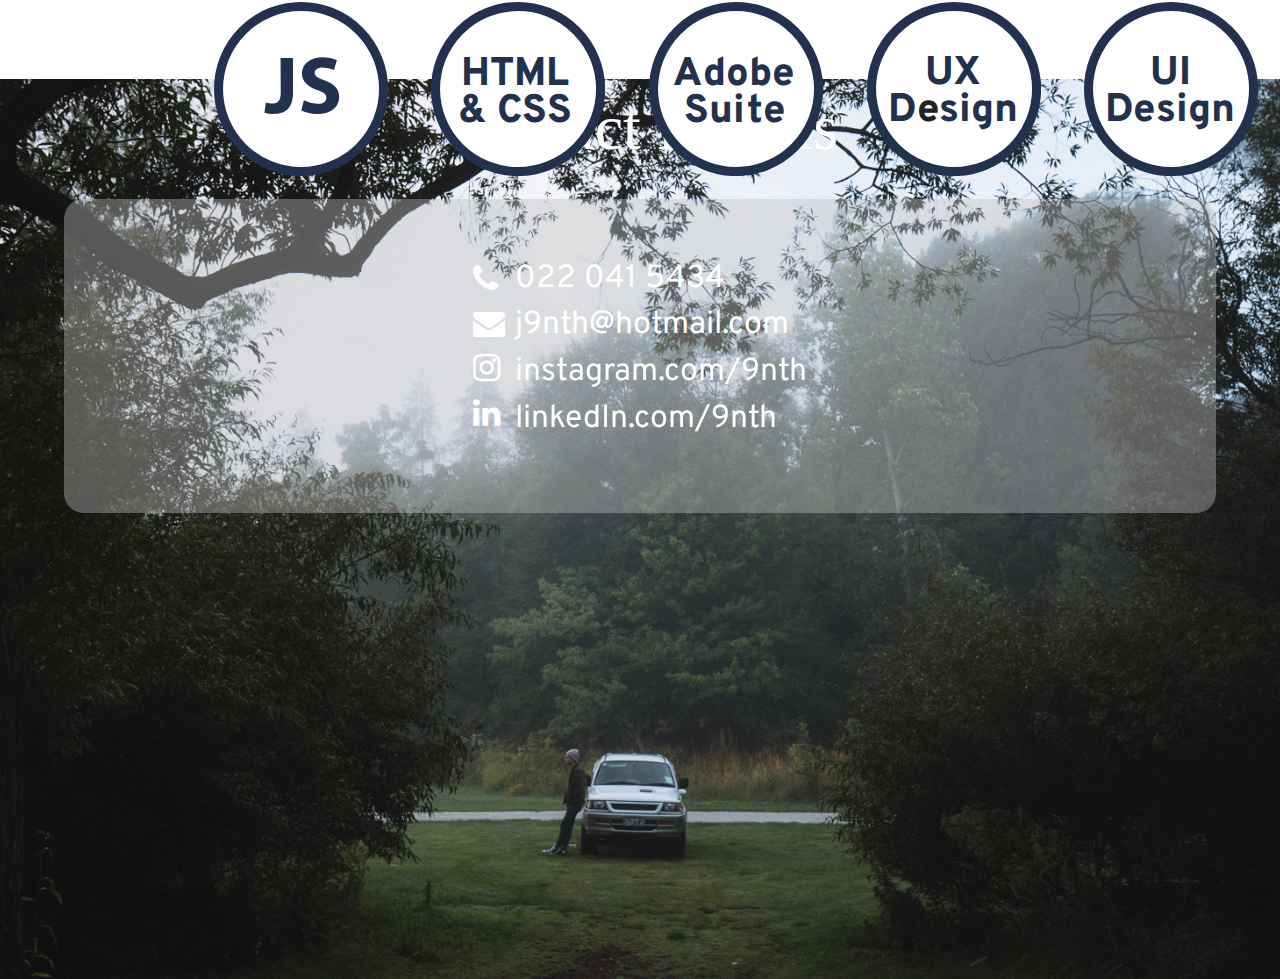
==== commit 9cdab98b: "f" ====
--- a/index.html
+++ b/index.html
@@ -3,6 +3,9 @@
   <head>
     <meta charset="utf-8">
     <meta content="width=device-width, initial-scale=1" name="viewport" />
+    <link rel="preconnect" href="https://fonts.googleapis.com">
+<link rel="preconnect" href="https://fonts.gstatic.com" crossorigin>
+<link href="https://fonts.googleapis.com/css2?family=Overpass:ital,wght@0,300;0,400;0,600;0,700;0,800;0,900;1,300;1,400;1,600;1,700;1,800;1,900&display=swap" rel="stylesheet">
     <link href="https://cdn.jsdelivr.net/npm/bootstrap@5.0.2/dist/css/bootstrap.min.css" rel="stylesheet" integrity="sha384-EVSTQN3/azprG1Anm3QDgpJLIm9Nao0Yz1ztcQTwFspd3yD65VohhpuuCOmLASjC" crossorigin="anonymous">
     <link rel="stylesheet" href="css/font-awesome.min.css">
     <link rel="stylesheet" href="css/stylesheet.css">
@@ -132,7 +135,7 @@
   <body>
     <div class="header">
         <nav class="navbar">
-            <a href="home.html" class="fa fa-home hvr-grow"></a>
+            <a href="index.html" class="fa fa-home hvr-grow"></a>
             <ul class="nav-menu">
                 <li class="nav-item hvr-float">
                     <button class="about nav-link">About</button>
@@ -257,15 +260,7 @@
       </div>
 </div>
 
-
-
   <!-- </div> -->
-
-
-
-
-
-
 
 <script>
 var aboutBtn = document.querySelector('.about');
@@ -294,7 +289,7 @@
 
 var contactBtn = document.querySelector('.contactBtn');
 contactBtn.onclick = function () {
-  location.href = "home.html";
+  location.href = "index.html";
 
   document.querySelector('.contact-head').scrollIntoView({
     behavior: 'smooth'
--- a/css/stylesheet.css
+++ b/css/stylesheet.css
@@ -49,20 +49,20 @@
 
 /* Reset ENDS ...*/
 
-@font-face {
-  font-family: 'Overpass Regular'; /*a name to be used later*/
-  src: url('../fonts/overpass/overpass-regular.ttf'); /*URL to font*/
-  font-family: 'Overpass Semibold'; /*a name to be used later*/
-  src: url('../fonts/overpass/overpass-semibold.ttf'); /*URL to font*/
-  font-family: 'Overpass Semibold Italic'; /*a name to be used later*/
-  src: url('../fonts/overpass/Overpass-SemiBoldItalic.ttf'); /*URL to font*/
-  font-family: 'Overpass Bold'; /*a name to be used later*/
-  src: url('../fonts/overpass/overpass-bold.ttf'); /*URL to font*/
-  font-family: 'Overpass Extra Bold'; /*a name to be used later*/
-  src: url('../fonts/overpass/overpass-extrabold.ttf'); /*URL to font*/
-  font-family: 'Overpass Black'; /*a name to be used later*/
-  src: url('../fonts/overpass/overpass-black.ttf'); /*URL to font*/
-}
+/* @font-face {
+  font-family: 'Overpass Regular';
+  src: url('../fonts/overpass/overpass-regular.ttf');
+  font-family: 'Overpass Semibold';
+  src: url('../fonts/overpass/overpass-semibold.ttf');
+  font-family: 'Overpass Semibold Italic';
+  src: url('../fonts/overpass/Overpass-SemiBoldItalic.ttf');
+  font-family: 'Overpass Bold';
+  src: url('../fonts/overpass/overpass-bold.ttf');
+  font-family: 'Overpass Extra Bold';
+  src: url('../fonts/overpass/overpass-extrabold.ttf');
+  font-family: 'Overpass Black';
+  src: url('../fonts/overpass/overpass-black.ttf');
+} */
 
 .backgroundImg {
   width: 100%;
@@ -124,7 +124,8 @@
 }
 
 .nav-item {
-  font-family: 'Overpass Semibold';
+  font-family: 'Overpass', sans-serif;
+  font-weight: 600;
 }
 
 .nav-link{
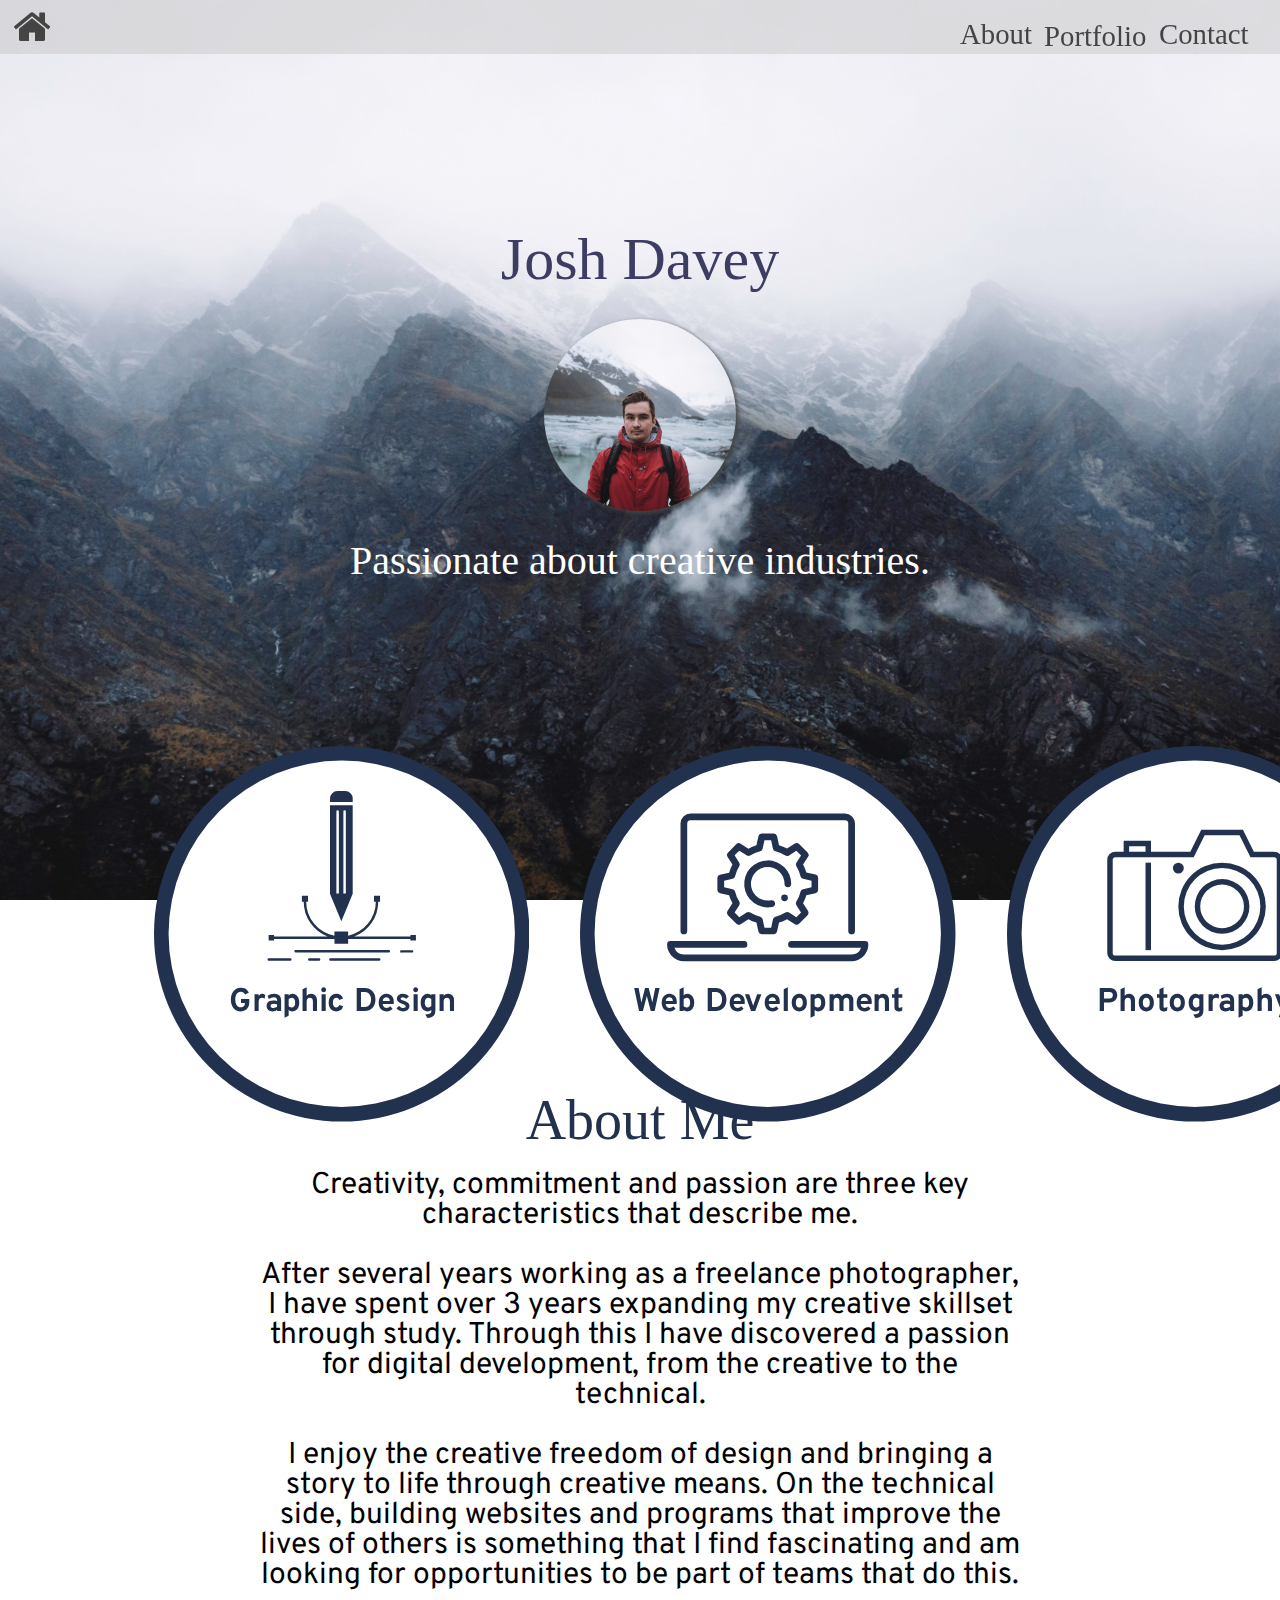
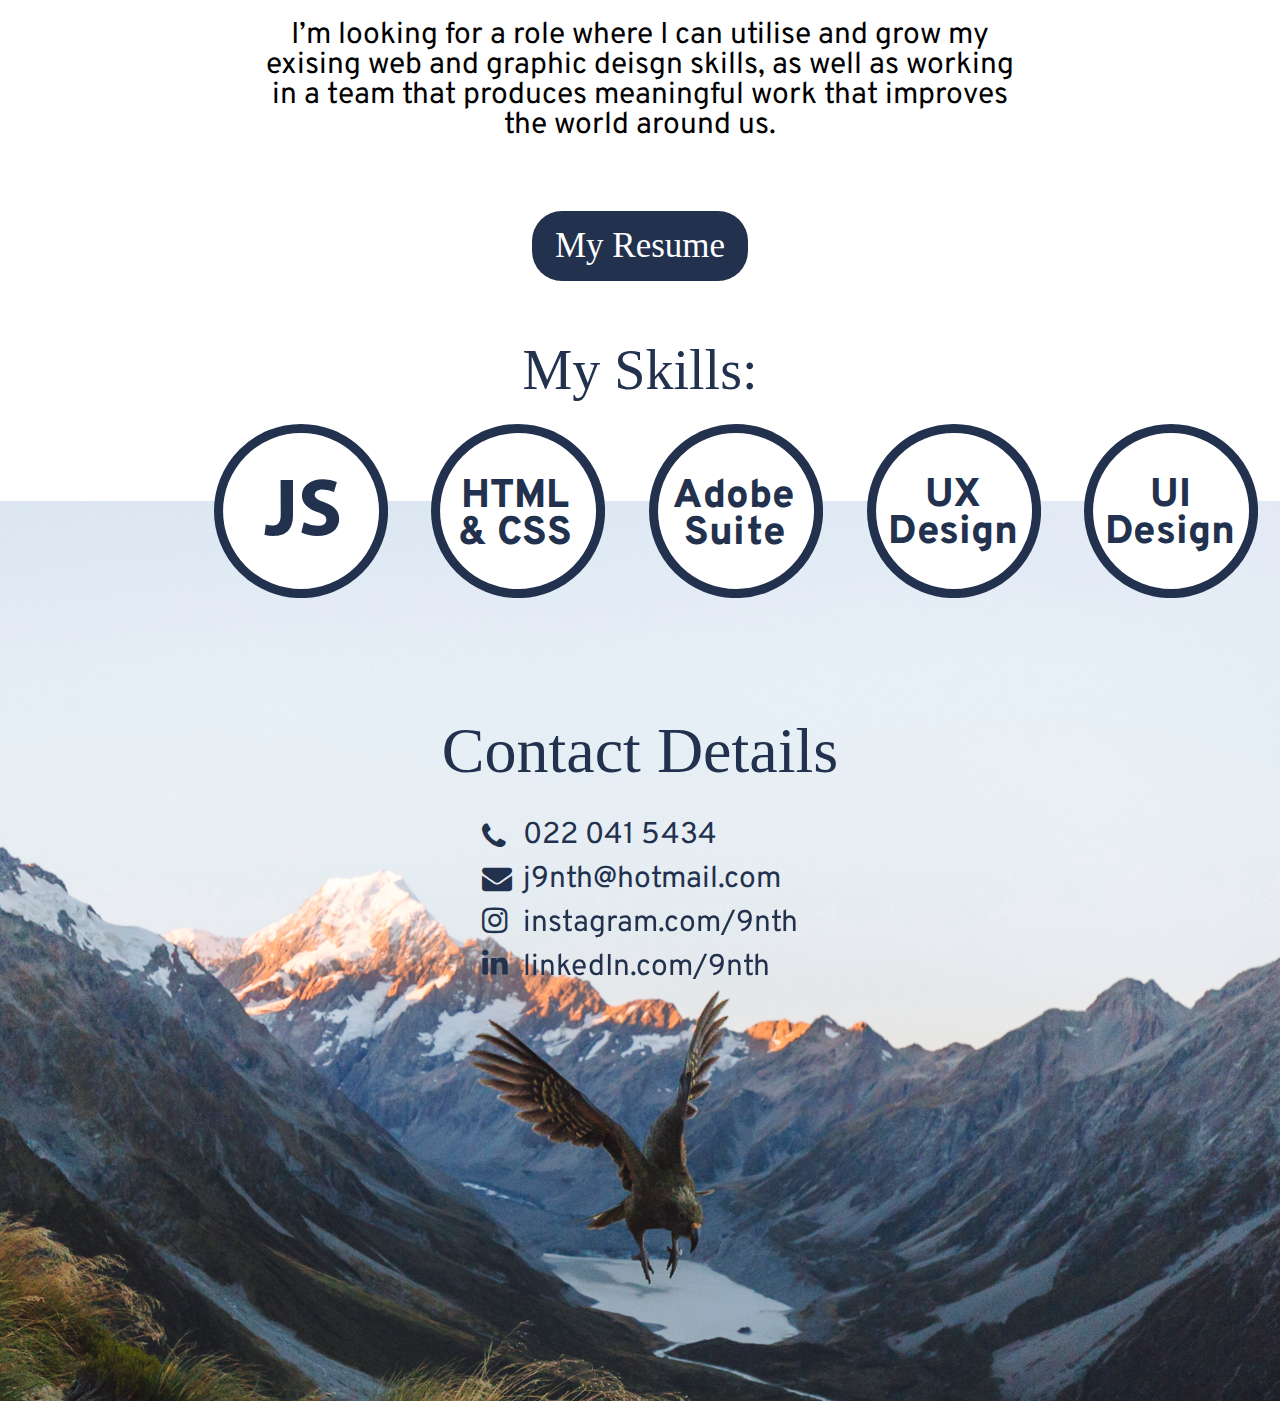
==== commit 55a7e0b3: "done" ====
--- a/index.html
+++ b/index.html
@@ -11,8 +11,17 @@
     <link rel="stylesheet" href="css/stylesheet.css">
     <title>9 North Design</title>
     <style media="screen">
-
-    @media screen and (min-width: 391px) {
+    @media screen and (max-width: 768px) {
+      .indexPageCont {
+        display: none;
+      }
+      .mobile-msg {
+        display: block;
+        font-size: 30px;
+      }
+    }
+
+    /* @media screen and (min-width: 391px) {
       .design-mob a,
       .web-mob a,
       .photo-mob a {
@@ -20,10 +29,10 @@
       }
     }
 
-    @media screen and (max-width: 390px) {
+    @media screen and (max-width: 390px) { */
 
       /* Header */
-      .nav-menu {
+      /* .nav-menu {
         position: fixed;
         left: -120%;
         top: 5rem;
@@ -65,10 +74,10 @@
 
     .dropdown {
       display: none;
-    }
+    } */
 /* Header Ends */
 
-    .bg1  {
+    /* .bg1  {
       height: 70vh;
     }
 
@@ -93,16 +102,14 @@
 
     .passionate {
       font-size: 28px;
-    }
-
-    .portfolioBtns {
+    } */
+
+    /* .portfolioBtns {
       padding-left: 5%;
       padding-right: 5%;
-      /* flex-direction: column;
-      width: 60%; */
-    }
-
-    .aboutMe {
+    } */
+
+    /* .aboutMe {
       font-size: 140%;
       padding-bottom: 5%;
     }
@@ -110,11 +117,11 @@
     .skills {
       width: 95%;
       padding-left: 5%;
-    }
+    } */
 
     /* Contact Deets */
 
-    .secondBg {
+    /* .secondBg {
       height: 70vh;
     }
     .contact-head {
@@ -128,11 +135,13 @@
       font-size: 150%;
     }
 
-    }
+    } */
 
     </style>
   </head>
   <body>
+      <h1 class="mobile-msg">Sorry, this website hasn't been optimised for tablet & mobile just yet. Please check me out on desktop!</h1>
+      <div class="indexPageCont">
     <div class="header">
         <nav class="navbar">
             <a href="index.html" class="fa fa-home hvr-grow"></a>
@@ -150,9 +159,9 @@
                     </div>
                   </div>
                 </li>
-                <li class="design-mob nav-item hvr-float"> <a href="design.html">Graphic Design</a></li>
+                <!-- <li class="design-mob nav-item hvr-float"> <a href="design.html">Graphic Design</a></li>
                 <li class="web-mob nav-item hvr-float"> <a href="web.html">Web Design</a> </li>
-                <li class="photo-mob nav-item hvr-float"> <a href="photo.html">Photography</a> </li>
+                <li class="photo-mob nav-item hvr-float"> <a href="photo.html">Photography</a> </li> -->
                 <li class="nav-item hvr-float">
                     <button class="contactBtn nav-link">Contact</button>
                 </li>
@@ -181,31 +190,47 @@
 <div class="portfolioBtns">
   <div class="graphicContainer hvr-grow">
     <a href="design.html">
-    <svg id="Layer_1" data-name="Layer 1" xmlns="http://www.w3.org/2000/svg" viewBox="0 0 193.71 193.68"><defs><style>.cls-1{fill:#f8f8f8;stroke:#22314e;stroke-miterlimit:10;stroke-width:7px;}.cls-2{font-size:16.86px;fill:#22314e;font-family:Overpass-Black, Overpass;font-weight:800;}.cls-3{letter-spacing:-0.01em;}.cls-4{letter-spacing:-0.02em;}.cls-5{letter-spacing:-0.01em;}</style></defs><rect class="cls-1" x="3.5" y="3.5" width="186.71" height="186.68" rx="93.34"/><text class="cls-2" transform="translate(36.08 137.54)">G<tspan class="cls-3" x="11.18" y="0">r</tspan><tspan x="18.35" y="0">aphic </tspan><tspan class="cls-4" x="66.94" y="0">D</tspan><tspan class="cls-5" x="78.88" y="0">e</tspan><tspan x="88.32" y="0">sign</tspan></text><g id="Highlighter"><polygon points="98.61 102.24 81.11 84.74 79.9 85.75 97.6 103.45 98.61 102.24"/><path d="M109.79,78.05l-9.1,9.1A1.28,1.28,0,0,0,102.5,89l9.1-9.1a1.28,1.28,0,0,0-1.81-1.81Z" transform="translate(-3.54 -2.76)"/><path d="M128,72.86l-11.19-11.2a.72.72,0,0,0-1,0l-2.18,1.82L126.21,76,128,73.8A.69.69,0,0,0,128,72.86Z" transform="translate(-3.54 -2.76)"/><path d="M85.74,86.6,103,103.91l22.28-26.84L112.58,64.33Zm26.85-5.75-9.1,9.1a2.68,2.68,0,0,1-3.79-3.79l9.1-9.1a2.68,2.68,0,0,1,3.79,3.79Z" transform="translate(-3.54 -2.76)"/><path d="M85.7,109.54a.7.7,0,0,0,1,0h0l1.91-1.91L99.92,107,82.68,89.73,82,101,80.1,103a.71.71,0,0,0,0,1h0Z" transform="translate(-3.54 -2.76)"/><path d="M112.09,111.85H83l1.52-1.52-5.19-5.19-6.92,6.91a.7.7,0,0,0-.14.77.69.69,0,0,0,.64.43h39.19a.7.7,0,0,0,0-1.4Z" transform="translate(-3.54 -2.76)"/><path d="M117.69,111.85h-2.8a.7.7,0,0,0,0,1.4h2.8a.7.7,0,0,0,0-1.4Z" transform="translate(-3.54 -2.76)"/></g></svg>
+      <svg id="Layer_1" data-name="Layer 1" xmlns="http://www.w3.org/2000/svg" viewBox="0 0 206 206"><defs><style>.cls-1{fill:#fff;}.cls-2,.cls-3{fill:#22314e;}.cls-3{font-size:18px;font-family:Overpass-Bold, Overpass;font-weight:700;}.cls-4{letter-spacing:-0.02em;}.cls-5{letter-spacing:0em;}.cls-6{letter-spacing:0em;}</style></defs><circle class="cls-1" cx="103" cy="103" r="99"/><path class="cls-2" d="M105.5,437a95,95,0,1,1-95,95,95.11,95.11,0,0,1,95-95m0-8a103,103,0,1,0,103,103,103,103,0,0,0-103-103Z" transform="translate(-2.5 -429)"/><g id="_64_illustration_design_pen_graphic_draw" data-name="64, illustration, design, pen, graphic, draw"><path class="cls-2" d="M144.19,541a.68.68,0,0,1,0,1.35h-5.91a.68.68,0,1,1,0-1.35Zm-18.11,4.41a.68.68,0,0,1,0,1.36H99.31a.68.68,0,1,1,0-1.36Zm-60.63,1.36a.68.68,0,0,1,0-1.36H77.27a.68.68,0,0,1,0,1.36Zm22.24,0a.68.68,0,1,1,0-1.36h5.38a.68.68,0,1,1,0,1.36Zm-19.3-14.08h-3v3h3v-.82h33.13v2.66H109v-2.66h34.19v.82h3v-3h-3v.81H112.38a20.44,20.44,0,0,0,13.13-19.1h1v-3.27H123.2v3.27h1A19.09,19.09,0,0,1,109,533.07v-2.25h-7.52v2.34A19.09,19.09,0,0,1,86,514.38h1v-3.27H83.64v3.27h1a20.48,20.48,0,0,0,13.13,19.1H68.39Zm43.12-22.74h-3.76m-3.83-44.87v44.87h-1.35V465.06a.68.68,0,1,1,1.35,0Zm3.83,0v44.87H106.4V465.06a.68.68,0,1,1,1.35,0Zm-2.47,60L111.51,510v-.08h0V465.06h0v-3.57H99.05v3.57h0V510Zm-6.23-65.35h12.46v-2a4.08,4.08,0,0,0-4.06-4.06H103.1a4.07,4.07,0,0,0-4,4.06ZM80.12,542.33a.68.68,0,0,1,0-1.35h51.14a.68.68,0,1,1,0,1.35Z" transform="translate(-2.5 -429)"/></g><text class="cls-3" transform="translate(41.3 145.42)">G<tspan class="cls-4" x="12.28" y="0">r</tspan><tspan x="19.35" y="0">aphic </tspan><tspan class="cls-5" x="68.65" y="0">D</tspan><tspan class="cls-6" x="81.13" y="0">e</tspan><tspan x="91.04" y="0">sign</tspan></text></svg>
     </a>
   </div>
 
   <div class="webContainer hvr-grow">
     <a href="web.html">
-    <svg id="Layer_2" data-name="Layer 2" xmlns="http://www.w3.org/2000/svg" viewBox="0 0 193.71 193.68"><defs><style>.cls-1{fill:#f8f8f8;stroke:#22314e;stroke-miterlimit:10;stroke-width:7px;}.cls-2{font-size:17.02px;fill:#22314e;font-family:Overpass-Black, Overpass;font-weight:800;}.cls-3{letter-spacing:-0.06em;}.cls-4{letter-spacing:-0.02em;}.cls-5{fill:#232020;}</style></defs><rect class="cls-1" x="3.5" y="3.5" width="186.71" height="186.68" rx="93.34"/><text class="cls-2" transform="translate(24.46 136.13)"><tspan class="cls-3">W</tspan><tspan x="13.57" y="0">eb </tspan><tspan class="cls-4" x="37.57" y="0">Dev</tspan><tspan x="68.64" y="0">elopment</tspan></text><path class="cls-5" d="M134.06,103.49V64.21a5,5,0,0,0-4.95-4.95H78.52a5,5,0,0,0-5,4.95v39.28H64.24v3.1a5,5,0,0,0,5,5h69.22a5,5,0,0,0,5-5v-3.1ZM75.93,64.21a2.6,2.6,0,0,1,2.59-2.6h50.59a2.6,2.6,0,0,1,2.59,2.6v39.28h-2.19V66a2.32,2.32,0,0,0-2.32-2.32H80.44A2.32,2.32,0,0,0,78.12,66v37.52H75.93Zm17.92,41.64h19.61v.37a.86.86,0,0,1-.85.86H94.71a.86.86,0,0,1-.86-.86v-.37Zm34.5-2.36H79.28V66a1.15,1.15,0,0,1,1.15-1.15h46.74A1.16,1.16,0,0,1,128.32,66v37.53ZM141,106.58a2.59,2.59,0,0,1-2.59,2.59H69.21a2.59,2.59,0,0,1-2.59-2.59v-.75H92.69v.37a2,2,0,0,0,2,2h17.9a2,2,0,0,0,2-2v-.37H141Z" transform="translate(-3.54 -2.76)"/></svg>
+    <svg id="Layer_1" data-name="Layer 1" xmlns="http://www.w3.org/2000/svg" viewBox="0 0 206 206"><defs><style>.cls-1{fill:#fff;}.cls-2,.cls-3{fill:#22314e;}.cls-3{font-size:18px;font-family:Overpass-Bold, Overpass;font-weight:700;}.cls-4{letter-spacing:-0.02em;}.cls-5{letter-spacing:0em;}</style></defs><circle class="cls-1" cx="103" cy="103" r="99"/><path class="cls-2" d="M105.5,437a95,95,0,1,1-95,95,95.11,95.11,0,0,1,95-95m0-8a103,103,0,1,0,103,103,103,103,0,0,0-103-103Z" transform="translate(-2.5 -429)"/><text class="cls-3" transform="translate(29.02 145.42)"><tspan class="cls-4">W</tspan><tspan x="14.92" y="0">eb </tspan><tspan class="cls-5" x="39.55" y="0">Dev</tspan><tspan x="71.53" y="0">elopment</tspan></text><g id="laptop_setting_gear_cogwheel" data-name="laptop setting gear cogwheel"><path class="cls-2" d="M147.84,466H63.16a5.52,5.52,0,0,0-5.52,5.52v58.91a1.84,1.84,0,0,0,3.68,0V471.52a1.85,1.85,0,0,1,1.84-1.84h84.68a1.85,1.85,0,0,1,1.84,1.84v58.91a1.84,1.84,0,0,0,3.68,0V471.52a5.52,5.52,0,0,0-5.52-5.52Z" transform="translate(-2.5 -429)"/><path class="cls-2" d="M158.89,536h-40.5a1.85,1.85,0,0,0,0,3.69h38.34a5.54,5.54,0,0,1-5.21,3.68h-92a5.54,5.54,0,0,1-5.21-3.68H92.61a1.85,1.85,0,0,0,0-3.69H52.11a1.85,1.85,0,0,0-1.84,1.85,9.22,9.22,0,0,0,9.21,9.2h92a9.22,9.22,0,0,0,9.21-9.2,1.85,1.85,0,0,0-1.84-1.85Z" transform="translate(-2.5 -429)"/><path class="cls-2" d="M108.81,477.05h-6.62a1.83,1.83,0,0,0-1.8,1.45l-1.09,5a21.84,21.84,0,0,0-4.4,1.82l-4.29-2.75a1.9,1.9,0,0,0-1-.29,1.83,1.83,0,0,0-1.3.54l-4.68,4.68a1.83,1.83,0,0,0-.24,2.29l2.75,4.29a22,22,0,0,0-1.83,4.4l-5,1.09a1.83,1.83,0,0,0-1.44,1.8V508a1.85,1.85,0,0,0,1.44,1.8l5,1.09a22.14,22.14,0,0,0,1.83,4.39l-2.75,4.29a1.85,1.85,0,0,0,.25,2.3l4.68,4.68a1.83,1.83,0,0,0,1.3.53,1.81,1.81,0,0,0,1-.29L94.9,524a21.41,21.41,0,0,0,4.4,1.83l1.09,5a1.83,1.83,0,0,0,1.8,1.45h6.62a1.83,1.83,0,0,0,1.8-1.45l1.09-5a21.07,21.07,0,0,0,4.39-1.82l4.3,2.76a1.87,1.87,0,0,0,1,.29,1.8,1.8,0,0,0,1.3-.54l4.68-4.69a1.83,1.83,0,0,0,.25-2.29l-2.75-4.3a21.53,21.53,0,0,0,1.82-4.39l5-1.09a1.83,1.83,0,0,0,1.45-1.79v-6.63a1.83,1.83,0,0,0-1.45-1.79l-5-1.09a21.61,21.61,0,0,0-1.82-4.4l2.75-4.29a1.85,1.85,0,0,0-.25-2.3l-4.68-4.68a1.83,1.83,0,0,0-1.3-.53,1.81,1.81,0,0,0-1,.29l-4.3,2.75a22.14,22.14,0,0,0-4.39-1.83l-1.09-5a1.83,1.83,0,0,0-1.8-1.45ZM94.87,489.29a1.84,1.84,0,0,0,1-.27,18,18,0,0,1,5.45-2.26,1.84,1.84,0,0,0,1.38-1.4l1-4.63h3.66l1,4.64a1.86,1.86,0,0,0,1.38,1.4,18,18,0,0,1,5.45,2.26,1.84,1.84,0,0,0,1,.27,1.87,1.87,0,0,0,1-.29l4-2.56,2.59,2.59-2.56,4a1.85,1.85,0,0,0,0,2,17.89,17.89,0,0,1,2.26,5.45,1.86,1.86,0,0,0,1.41,1.38l4.62,1v3.66l-4.62,1a1.86,1.86,0,0,0-1.41,1.38,18,18,0,0,1-2.26,5.45,1.85,1.85,0,0,0,0,2l2.56,4-2.59,2.59-4-2.56a1.87,1.87,0,0,0-1-.29,1.82,1.82,0,0,0-1,.28,18.15,18.15,0,0,1-5.44,2.25,1.84,1.84,0,0,0-1.38,1.41l-1,4.63h-3.66l-1-4.64a1.84,1.84,0,0,0-1.38-1.4,18.13,18.13,0,0,1-5.44-2.26,1.9,1.9,0,0,0-1-.27,1.82,1.82,0,0,0-1,.29l-4,2.56-2.59-2.59,2.56-4a1.81,1.81,0,0,0,0-2,18.05,18.05,0,0,1-2.25-5.45,1.87,1.87,0,0,0-1.41-1.38l-4.62-1v-3.66l4.62-1a1.85,1.85,0,0,0,1.4-1.37A18.38,18.38,0,0,1,89.86,495a1.84,1.84,0,0,0,0-2l-2.56-4,2.59-2.59,4,2.56a1.79,1.79,0,0,0,1,.29Zm10.63,2.48A12.89,12.89,0,1,0,108,517.3a1.84,1.84,0,0,0-.34-3.65,1.55,1.55,0,0,0-.37,0,9.61,9.61,0,0,1-1.79.17,9.21,9.21,0,1,1,9.2-9.2,1.84,1.84,0,1,0,3.68,0,12.9,12.9,0,0,0-12.88-12.89Z" transform="translate(-2.5 -429)"/><path class="cls-2" d="M114.71,510.45a1.84,1.84,0,1,0,1.84,1.84,1.84,1.84,0,0,0-1.84-1.84Z" transform="translate(-2.5 -429)"/></g></svg>
     </a>
   </div>
 
   <div class="photoContainer hvr-grow">
     <a href="photo.html">
-    <svg id="Layer_3" data-name="Layer 3" xmlns="http://www.w3.org/2000/svg" viewBox="0 0 193.71 193.68"><defs><style>.cls-1{fill:#f8f8f8;stroke:#22314e;stroke-miterlimit:10;stroke-width:7px;}.cls-2{font-size:17.28px;fill:#22314e;font-family:Overpass-Black, Overpass;font-weight:800;}.cls-3{letter-spacing:-0.01em;}.cls-4{letter-spacing:0em;}.cls-5{letter-spacing:-0.01em;}.cls-6{letter-spacing:-0.01em;}</style></defs><rect class="cls-1" x="3.5" y="3.5" width="186.71" height="186.68" rx="93.34"/><text class="cls-2" transform="translate(43.64 139.63)">Ph<tspan class="cls-3" x="21.58" y="0">o</tspan><tspan class="cls-4" x="31.33" y="0">t</tspan><tspan x="38.21" y="0">og</tspan><tspan class="cls-5" x="58.18" y="0">r</tspan><tspan x="65.53" y="0">ap</tspan><tspan class="cls-6" x="85.52" y="0">h</tspan><tspan x="95.8" y="0">y</tspan></text><path d="M103.05,103.93a12.3,12.3,0,1,0-12.3-12.3A12.32,12.32,0,0,0,103.05,103.93Zm0-21.92a9.6,9.6,0,1,1-9.6,9.6A9.61,9.61,0,0,1,103.05,82Z" transform="translate(-3.16 -3.63)"/><path d="M75.69,75.6h2.83a1.35,1.35,0,1,0,0-2.69H75.69a1.35,1.35,0,1,0,0,2.69Z" transform="translate(-3.16 -3.63)"/><path d="M125.91,75.6h5.67a1.35,1.35,0,1,0,0-2.69h-5.67a1.35,1.35,0,1,0,0,2.69Z" transform="translate(-3.16 -3.63)"/><path d="M135.42,67.73H119.75a4.64,4.64,0,0,1-3.82-2,7.37,7.37,0,0,0-6.05-3.17H96.17a7.43,7.43,0,0,0-6,3.17,4.62,4.62,0,0,1-3.82,2H83.43V64.81a1.36,1.36,0,0,0-1.35-1.35H72.34A1.36,1.36,0,0,0,71,64.81v2.92h-.31a3.36,3.36,0,0,0-3.35,3.35v41.21a3.36,3.36,0,0,0,3.35,3.35h64.74a3.36,3.36,0,0,0,3.35-3.35V71.06A3.36,3.36,0,0,0,135.42,67.73Zm.65,40.36h-4v-21h4ZM73.71,66.16h7v1.57h-7Zm-3,4.27H86.35a7.37,7.37,0,0,0,6-3.17,4.66,4.66,0,0,1,3.83-2h13.71a4.64,4.64,0,0,1,3.82,2,7.35,7.35,0,0,0,6,3.17h15.62a.65.65,0,0,1,.65.65v8.43H117.48a19.07,19.07,0,0,0-28.86,0H70V71.06A.64.64,0,0,1,70.68,70.43Zm32.37,5.17A16.41,16.41,0,1,1,86.64,92,16.43,16.43,0,0,1,103.05,75.6Zm32.37,37.32H70.68a.65.65,0,0,1-.65-.65V82.21H86.66a19.11,19.11,0,1,0,32.82,0h16.64v2.14h-5.33a1.35,1.35,0,0,0-1.35,1.35v23.71a1.36,1.36,0,0,0,1.35,1.35h5.33v1.51A.73.73,0,0,1,135.42,112.92Z" transform="translate(-3.16 -3.63)"/></svg>
+    <svg id="Layer_1" data-name="Layer 1" xmlns="http://www.w3.org/2000/svg" viewBox="0 0 206 206"><defs><style>.cls-1{fill:#fff;}.cls-2,.cls-3{fill:#22314e;}.cls-3{font-size:18px;font-family:Overpass-Bold, Overpass;font-weight:700;}.cls-4{letter-spacing:0em;}.cls-5{letter-spacing:-0.01em;}.cls-6{letter-spacing:-0.02em;}.cls-7{letter-spacing:-0.01em;}</style></defs><circle class="cls-1" cx="103" cy="103" r="99"/><path class="cls-2" d="M105.5,437a95,95,0,1,1-95,95,95.11,95.11,0,0,1,95-95m0-8a103,103,0,1,0,103,103,103,103,0,0,0-103-103Z" transform="translate(-2.5 -429)"/><text class="cls-3" transform="translate(49.61 145.42)">Ph<tspan class="cls-4" x="21.85" y="0">o</tspan><tspan class="cls-5" x="32.04" y="0">t</tspan><tspan x="38.84" y="0">og</tspan><tspan class="cls-6" x="59.33" y="0">r</tspan><tspan x="66.4" y="0">ap</tspan><tspan class="cls-7" x="86.45" y="0">h</tspan><tspan x="96.68" y="0">y</tspan></text><path class="cls-2" d="M149,487H137.93l-6-12H109.07l-6,12H81.5v-6h-15v6H62a4.49,4.49,0,0,0-4.5,4.5v51A4.49,4.49,0,0,0,62,547h87a4.49,4.49,0,0,0,4.5-4.5v-51A4.49,4.49,0,0,0,149,487Zm-79.5-3h9v3h-9Zm81,58.5A1.5,1.5,0,0,1,149,544H62a1.5,1.5,0,0,1-1.5-1.5v-51A1.5,1.5,0,0,1,62,490h42.93l6-12h19.14l6,12H149a1.5,1.5,0,0,1,1.5,1.5Z" transform="translate(-2.5 -429)"/><rect class="cls-2" x="76" y="64" width="3" height="48"/><path class="cls-2" d="M120.5,493a24,24,0,1,0,24,24A24,24,0,0,0,120.5,493Zm0,45a21,21,0,1,1,21-21A21,21,0,0,1,120.5,538Z" transform="translate(-2.5 -429)"/><path class="cls-2" d="M120.5,502a15,15,0,1,0,15,15A15,15,0,0,0,120.5,502Zm0,27a12,12,0,1,1,12-12A12,12,0,0,1,120.5,529Z" transform="translate(-2.5 -429)"/><circle class="cls-2" cx="94" cy="67" r="3"/></svg>
     </a>
   </div>
 
   <!-- * PortfolioBtns Ends -->
 </div>
 
-<div class="aboutCont">
+<div class="aboutCont" id="aboutCont">
   <h3 class="aboutHeading">About Me</h3>
 
-  <p class="aboutMe">Lorem ipsum dolor sit amet, consectetur adipisicing elit, sed do eiusmod tempor incididunt ut labore et dolore magna aliqua. Ut enim ad minim veniam, quis nostrud exercitation ullamco laboris nisi ut aliquip ex ea commodo consequat. Duis aute irure dolor in reprehenderit in voluptate velit esse cillum dolore eu fugiat nulla pariatur. Excepteur sint occaecat cupidatat non proident, sunt in culpa qui officia deserunt mollit anim id est laborum.</p>
-
-<h3 class="aboutSkills">My Skills</h3>
+  <p class="aboutMe">Creativity, commitment and passion are three key characteristics that
+describe me. <br><br>
+
+After several years working as a freelance photographer, I have spent
+over 3 years expanding my creative skillset through study. Through this
+I have discovered a passion for digital development, from the creative to
+the technical.<br><br>
+
+I enjoy the creative freedom of design and bringing a story to life through
+creative means. On the technical side, building websites and programs
+that improve the lives of others is something that I find fascinating and
+am looking for opportunities to be part of teams that do this. <br><br>
+I’m looking for a role where I can utilise and grow my exising web
+and graphic deisgn skills, as well as working in a team that produces
+meaningful work that improves the world around us.</p>
+
+<button class="resume" type="button" name="button"><a href="resume2021.pdf" target="_blank" download="resume2021.pdf">My Resume</a></button>
+
+<h3 class="aboutSkills">My Skills:</h3>
 <!-- Icons -->
 <!-- about div ends -->
 </div>
@@ -222,25 +247,24 @@
 
 <!-- Adobe -->
 <div class="adobe">
-  <svg id="Layer_6" data-name="Layer 6" xmlns="http://www.w3.org/2000/svg" viewBox="0 0 96.1 96.1"><defs><style>.cls-1{fill:#fff;stroke:#22314e;stroke-miterlimit:10;stroke-width:5px;}.cls-2{font-size:22.71px;fill:#22314e;font-family:Overpass-Black, Overpass;font-weight:800;}.cls-3{letter-spacing:-0.01em;}.cls-4{letter-spacing:0em;}</style></defs><circle class="cls-1" cx="48.05" cy="48.05" r="45.55"/><text class="cls-2" transform="translate(13.15 45.75)"><tspan class="cls-3">A</tspan><tspan x="16.49" y="0">dobe</tspan><tspan x="6.18" y="20.33">Sui</tspan><tspan class="cls-4" x="40.78" y="20.33">t</tspan><tspan x="49.82" y="20.33">e</tspan></text></svg>
+  <svg id="Layer_6" data-name="Layer 6" xmlns="http://www.w3.org/2000/svg" viewBox="0 0 96.1 96.1"><defs><style>.cls-1{fill:#fff;stroke:#22314e;stroke-miterlimit:10;stroke-width:5px;}.cls-2{font-size:22.71px;fill:#22314e;font-family:Overpass-Black, Overpass;font-weight:800;}.cls-3{letter-spacing:-0.01em;}.cls-4{letter-spacing:0em;}</style></defs><circle class="cls-1" cx="48.05" cy="48.05" r="45.55"/><text class="cls-2" transform="translate(13.15 45.75)"><tspan class="cls-2">A</tspan><tspan x="16.49" y="0">dobe</tspan><tspan x="6.18" y="20.33">Sui</tspan><tspan class="cls-4" x="40.78" y="20.33">t</tspan><tspan x="49.82" y="20.33">e</tspan></text></svg>
 </div>
 
 <!-- UX Design -->
 <div class="ux">
-  <svg id="Layer_7" data-name="Layer 7" xmlns="http://www.w3.org/2000/svg" viewBox="0 0 96.1 96.1"><defs><style>.cls-1{fill:#fff;stroke:#22314e;stroke-miterlimit:10;stroke-width:5px;}.cls-2{font-size:22px;fill:#22314e;font-family:Overpass-Black, Overpass;font-weight:800;}.cls-3{letter-spacing:-0.01em;}.cls-4{letter-spacing:-0.02em;}.cls-5{letter-spacing:-0.01em;}</style></defs><circle class="cls-1" cx="48.05" cy="48.05" r="45.55"/><text class="cls-2" transform="translate(31.88 45.24)"><tspan class="cls-3">U</tspan><tspan x="15.69" y="0">X</tspan><tspan class="cls-4" x="-20.14" y="20.33">D</tspan><tspan class="cls-5" x="-4.56" y="20.33">e</tspan><tspan x="7.76" y="20.33">sign</tspan></text></svg>
+  <svg id="Layer_7" data-name="Layer 7" xmlns="http://www.w3.org/2000/svg" viewBox="0 0 96.1 96.1"><defs><style>.cls-1{fill:#fff;stroke:#22314e;stroke-miterlimit:10;stroke-width:5px;}.cls-2{font-size:22px;fill:#22314e;font-family:Overpass-Black, Overpass;font-weight:800;}.cls-3{letter-spacing:-0.01em;}.cls-4{letter-spacing:-0.02em;}.cls-5{letter-spacing:-0.01em;}</style></defs><circle class="cls-1" cx="48.05" cy="48.05" r="45.55"/><text class="cls-2" transform="translate(31.88 45.24)"><tspan class="cls-2">U</tspan><tspan x="15.69" y="0">X</tspan><tspan class="cls-4" x="-20.14" y="20.33">D</tspan><tspan class="cls-5" x="-4.56" y="20.33">e</tspan><tspan x="7.76" y="20.33">sign</tspan></text></svg>
 </div>
 
 <!-- UI Design -->
 <div class="ui">
-  <svg id="Layer_8" data-name="Layer 8" xmlns="http://www.w3.org/2000/svg" viewBox="0 0 96.1 96.1"><defs><style>.cls-1{fill:#fff;stroke:#22314e;stroke-miterlimit:10;stroke-width:5px;}.cls-2{font-size:22px;fill:#22314e;font-family:Overpass-Black, Overpass;font-weight:800;}.cls-3{letter-spacing:-0.02em;}.cls-4{letter-spacing:-0.01em;}</style></defs><circle class="cls-1" cx="48.05" cy="48.05" r="45.55"/><text class="cls-2" transform="translate(36.21 45.24)">UI<tspan class="cls-3" x="-24.47" y="20.33">D</tspan><tspan class="cls-4" x="-8.9" y="20.33">e</tspan><tspan x="3.42" y="20.33">sign</tspan></text></svg>
+  <svg id="Layer_8" data-name="Layer 8" xmlns="http://www.w3.org/2000/svg" viewBox="0 0 96.1 96.1"><defs><style>.cls-1{fill:#fff;stroke:#22314e;stroke-miterlimit:10;stroke-width:5px;}.cls-2{font-size:22px;fill:#22314e;font-family:Overpass-Black, Overpass;font-weight:800;}.cls-3{letter-spacing:-0.02em;}.cls-4{letter-spacing:-0.01em;}</style></defs><circle class="cls-1" cx="48.05" cy="48.05" r="45.55"/><text class="cls-2" transform="translate(36.21 45.24)">UI<tspan class="cls-4" x="-24.47" y="20.33">D</tspan><tspan class="cls-4" x="-8.9" y="20.33">e</tspan><tspan x="3.42" y="20.33">sign</tspan></text></svg>
 </div>
 
 
 </div>
 
 <div class="secondBg">
-  <div class="contactCont">
-    <a id="contactTo"></a>
+  <div class="contactCont" id="contactCont">
     <h2 class="contact-head">Contact Details</h2>
         <div class="contact-info-cont">
           <div class="contact-icons">
@@ -272,7 +296,7 @@
 
 var contactBtn = document.querySelector('.contactBtn');
 contactBtn.onclick = function () {
-  document.querySelector('.contactCont').scrollIntoView({
+  document.querySelector('.contact-head').scrollIntoView({
     behavior: 'smooth'
   });
 };
@@ -287,17 +311,11 @@
     navMenu.classList.toggle("active");
 }
 
-var contactBtn = document.querySelector('.contactBtn');
-contactBtn.onclick = function () {
-  location.href = "index.html";
-
-  document.querySelector('.contact-head').scrollIntoView({
-    behavior: 'smooth'
-  });
-
-}
+
+
 </script>
 
       <script src="https://cdn.jsdelivr.net/npm/bootstrap@5.0.2/dist/js/bootstrap.bundle.min.js" integrity="sha384-MrcW6ZMFYlzcLA8Nl+NtUVF0sA7MsXsP1UyJoMp4YLEuNSfAP+JcXn/tWtIaxVXM" crossorigin="anonymous"></script>
+      </div>
   </body>
 </html>
--- a/css/stylesheet.css
+++ b/css/stylesheet.css
@@ -64,6 +64,14 @@
   src: url('../fonts/overpass/overpass-black.ttf');
 } */
 
+.mobile-msg {
+  display: none;
+}
+
+html {
+  scroll-behavior: smooth;
+}
+
 .backgroundImg {
   width: 100%;
   height: auto;
@@ -131,7 +139,7 @@
 .nav-link{
     font-size: 1.6rem;
     font-weight: 400;
-    color: #475569;
+    /* color: #475569; */
     text-decoration: none;
 }
 
@@ -149,6 +157,18 @@
 .fa-home:hover {
   color: #444444;
 }
+
+.about a,
+.contactBtn a {
+  background: none;
+  color: inherit;
+  border: none;
+	outline: inherit;
+  font-family: 'Overpass Black';
+  padding-top: 20px;
+  text-decoration: none;
+}
+
 
 .about,
 .dropBtn,
@@ -159,6 +179,11 @@
 	outline: inherit;
   font-family: 'Overpass Black';
   padding-top: 20px;
+
+}
+
+.about:active{
+color: #444444;
 }
 
 .about,
@@ -241,8 +266,8 @@
 }
 
 .name {
-  margin-top: -10%;
-  font-size: 350%;
+  margin-top: -7%;
+  font-size: 60px;
   font-family: 'Overpass Black';
   color: #3d3d63;
   text-align: center;
@@ -268,8 +293,8 @@
 .me-cont {
   display: flex;
   justify-content: center;
-  padding-top: 5%;
-  padding-bottom: 5%;
+  padding-top: 30px;
+  padding-bottom: 30px;
 }
 .me-cont img {
    width: 15%;
@@ -316,10 +341,6 @@
     transform: scale(1.1);
 }
 
-/* .portfolioBtns svg:hover {
-  fill: #22314e;
-} */
-
 .graphicContainer,
 .webContainer,
 .photoContainer {
@@ -357,17 +378,19 @@
   font-size: 350%;
   padding-bottom: 3%;
   font-family: 'Overpass Black';
+  color: #22314e;
 }
 
 .aboutMe {
   font-family: 'Overpass';
-  font-size: 200%;
+  font-size: 30px;
 }
 
 .aboutSkills {
   padding-top: 8%;
   font-size: 350%;
   font-family: 'Overpass Black';
+  color: #22314e;
 }
 
 .aboutCont {
@@ -380,6 +403,24 @@
   left: 0;
   right: 0;
   margin: auto;
+}
+
+.resume {
+  border: none;
+  background-color: #22314e;
+  border-radius: 30px;
+  padding: 15px;
+  padding-left: 3%;
+  padding-right: 3%;
+  margin-top: 70px;
+}
+
+.resume a {
+  color: white;
+  text-decoration: none;
+  font-family: 'Overpass Semibold';
+  font-size: 35px;
+
 }
 /* About & Skills Ends */
 /* Contact Details */
@@ -398,23 +439,23 @@
 
 .contactCont {
   margin-top: -35%;
+
 }
 
 .contact-head {
   text-align: center;
   font-family: 'Overpass Black';
   font-size: 400%;
-  padding-bottom: 3%;
-  color: white;
+  margin-top:300px;
+  color: #22314e;
 }
 
 .contact-info-cont {
   display: flex;
   justify-content: center;
-  background-color: rgba(191, 191, 191, 0.4);
   border-radius: 20px;
-  padding: 5%;
-  width: 80%;
+  padding: 3%;
+  width: 35%;
   margin: auto;
 }
 
@@ -422,7 +463,7 @@
 .contact-info {
   display: flex;
   flex-direction: column;
-  font-size: 200%;
+  font-size: 30px;
 }
 
 .contact-info {
@@ -431,35 +472,19 @@
 
 .contact-info a {
   text-decoration: none;
-  color: white;
+  color: #22314e;
   padding-bottom: 5%;
 }
 
-.website:hover,
-.instagram:hover,
-.linkedin:hover {
-  /* color: #444444; */
-}
-
 
 .contact-icons {
-  padding-right: 1%;
-  color: white;
+  padding-right: 2.5%;
+  color: #22314e;
 }
 
 .contact-icons p {
   padding-bottom: 40%;
 }
-
-
-.fa-phone,
-.fa-envelope,
-.fa-link,
-.fa-instagram,
-.fa-linkedin-square {
-/* margin-right: 4%; */
-}
-
 
 /* --------------------HOME PAGE ENDS-------------------- */
 /* --------------------PHOTO PAGE-------------------- */
@@ -467,6 +492,7 @@
 hr {
   height: 4px;
   background: #444444;
+  margin-top: 1%;
 }
 
 .burger {
@@ -503,9 +529,9 @@
 
 .photo-head {
   text-align: center;
-  padding-top: 3%;
-  font-family: 'Overpass';
-  font-size: 40px;
+  padding-top: 80px;
+  font-family: 'Overpass SemiBold';
+  font-size: 50px;
 }
 
 .fa-bars {
@@ -544,6 +570,10 @@
   font-family: 'Overpass';
   font-size: 30px;
   border-bottom: 6px solid black;
+}
+
+.photo-head-2 {
+  padding-top: 0.75%;
 }
 
 .photo-head-2,
@@ -628,13 +658,13 @@
 .graphic-head h2 {
   text-align: center;
   font-family: 'Overpass Semibold';
-  font-size: 400%;
+  font-size: 50px;
   color: #444444;
 
 }
 
 .graphic-head {
-  padding-top: 3.5%;
+  padding-top: 80px;
   padding-bottom: 1.5%;
   display: flex;
   justify-content: center;
@@ -651,7 +681,7 @@
 .project-4-head {
   text-align: center;
   font-family: 'Overpass';
-  font-size: 300%;
+  font-size: 40px;
   width: 50%;
   top:0;
 	bottom: 0;
@@ -820,10 +850,10 @@
 
 .design-head h2 {
   text-align: center;
-  font-family: 'Overpass';
-  font-size: 400%;
+  font-family: 'Overpass SemiBold';
+  font-size: 50px;
   color: #2B3034;
-  padding-top: 1%;
+  padding-top: 80px;
   padding-bottom: 1%;
 }
 
@@ -838,8 +868,8 @@
 .web-proj-2-head {
   text-align: center;
   font-family: 'Overpass';
-  font-weight: bold;
-  font-size: 300%;
+  /* font-weight: bold; */
+  font-size: 40px;
   width: 50%;
   top:0;
 	bottom: 0;
@@ -894,7 +924,7 @@
 .web-proj-2{
   background-color: #EFD4CB;
   margin-top: -6%;
-
+  padding-bottom: 5%;
 }
 
 .web-project-1-about-info {
